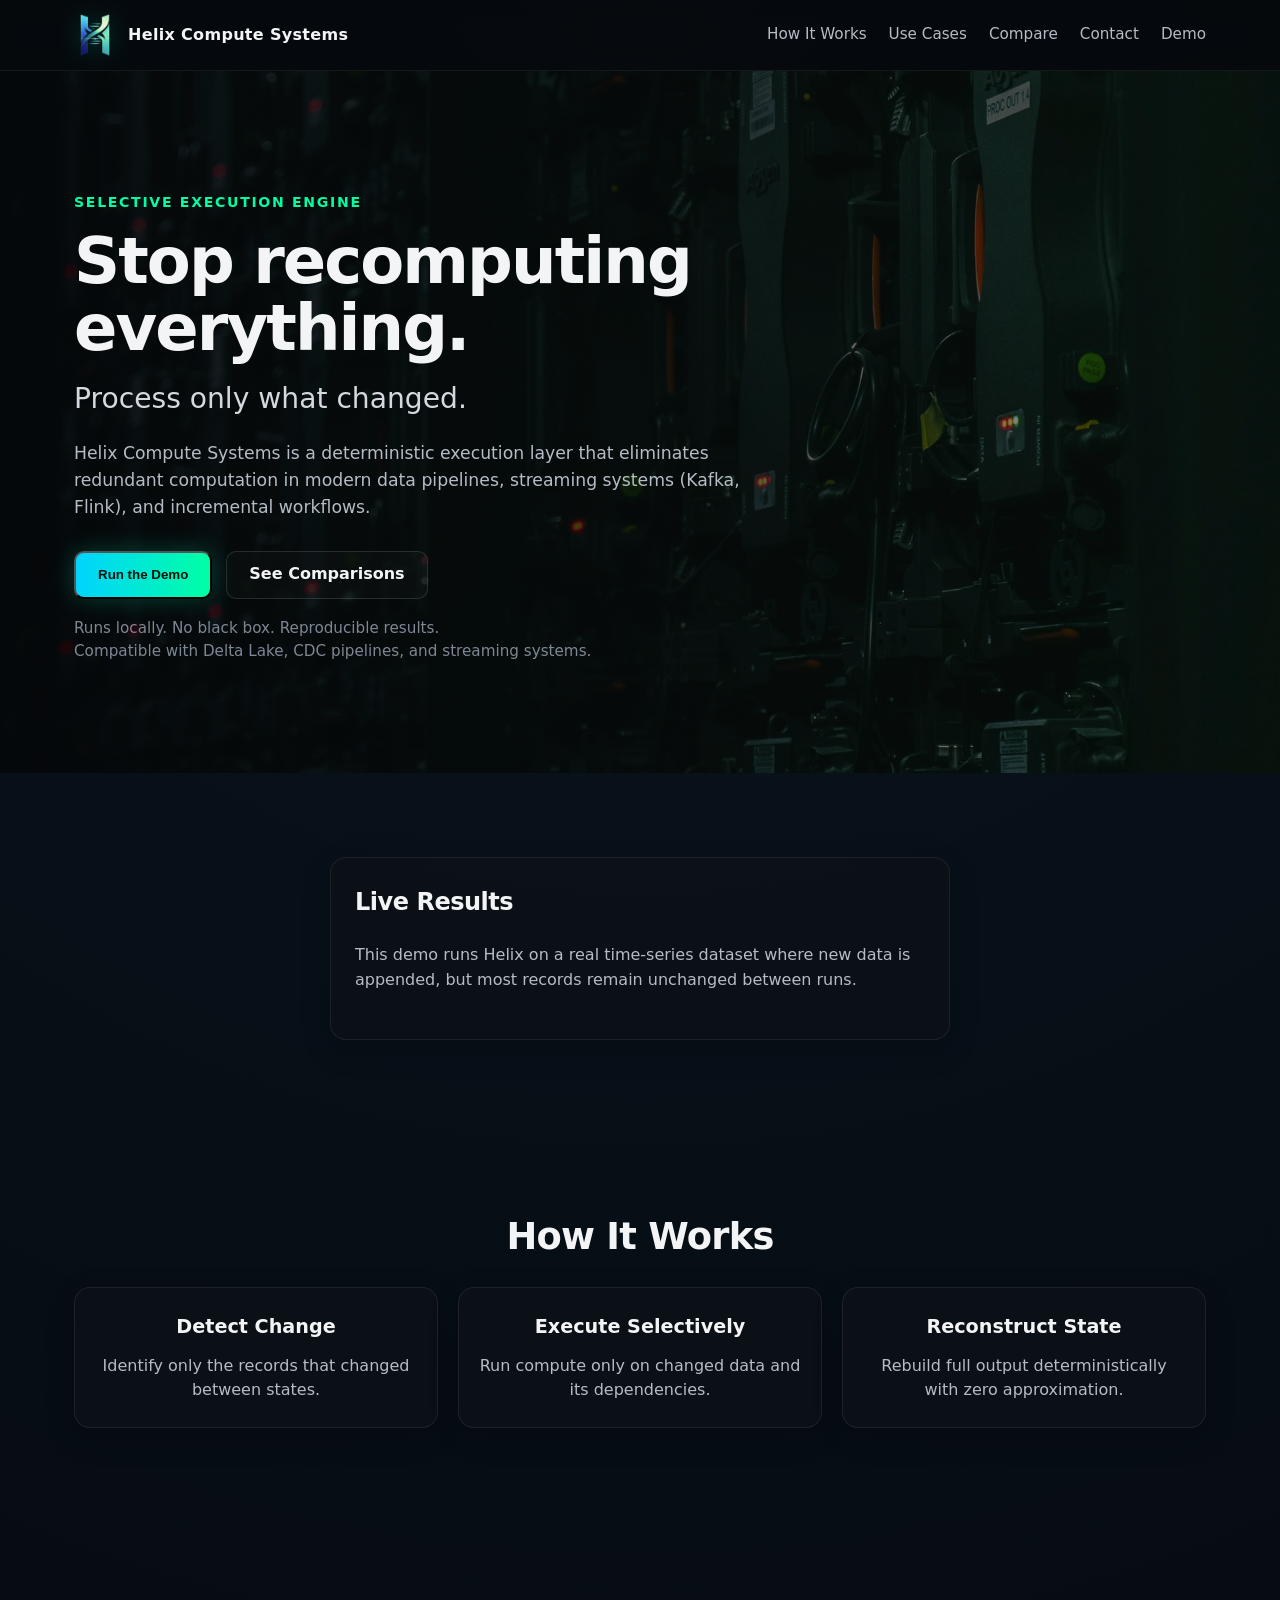
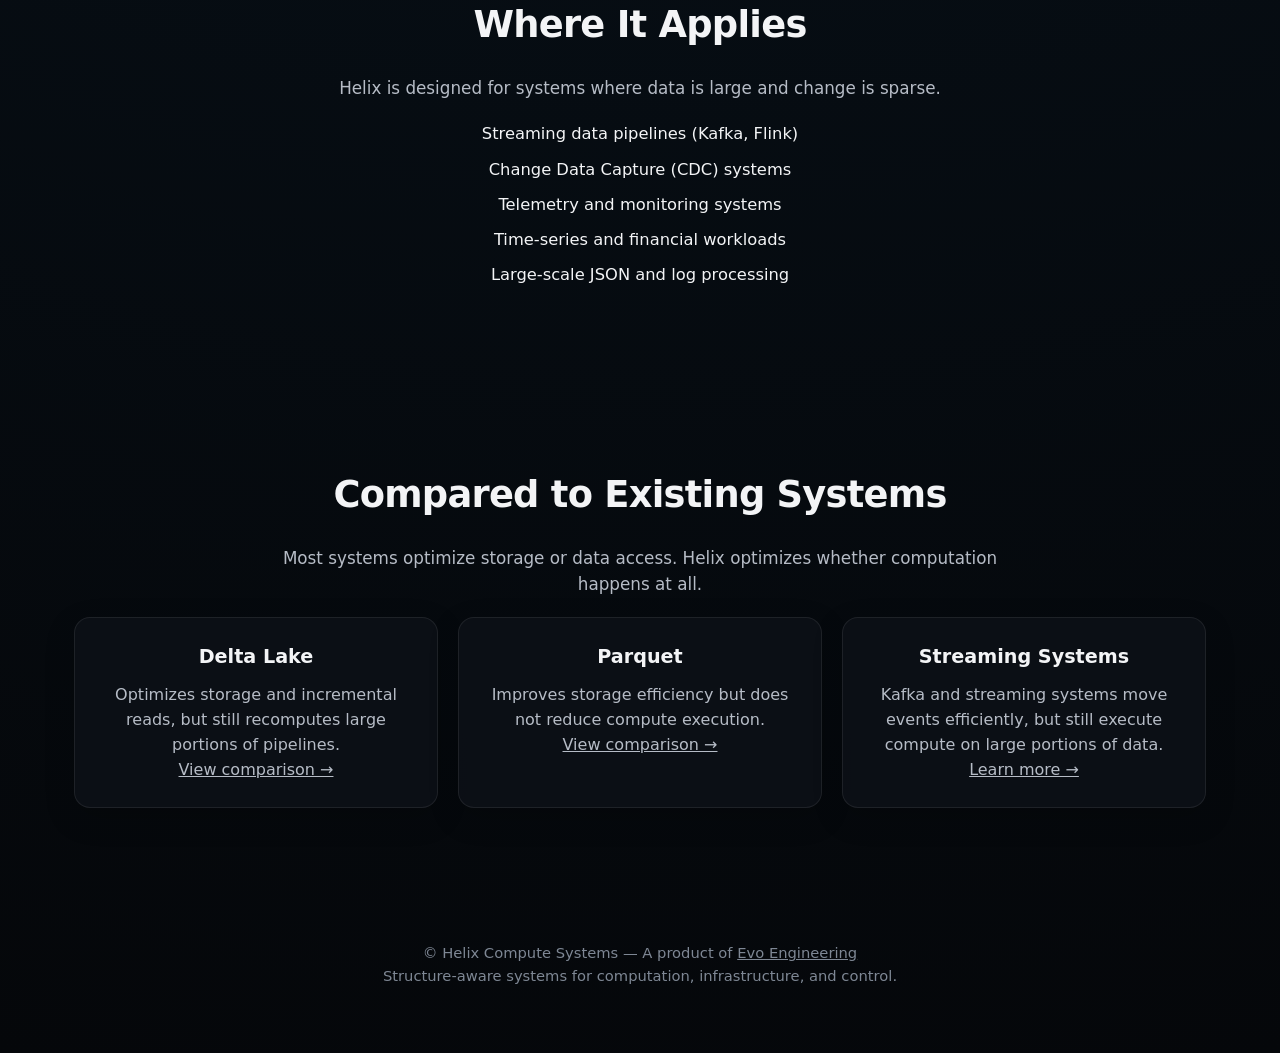
==== index.html @ b66c84f7 "Fix script path for app.js" ====
<!DOCTYPE html>
<html lang="en">
<head>
  <meta charset="UTF-8">
  <meta name="viewport" content="width=device-width, initial-scale=1.0">

  <title>Helix Compute Systems — Selective Execution Engine for Data Pipelines</title>

  <meta name="description" content="Helix Compute Systems eliminates redundant compute in data pipelines by executing only on change. Achieve ~95% compute reduction across streaming, CDC, and time-series systems.">

  <meta name="keywords" content="selective compute, incremental processing, change data capture, streaming pipelines, Kafka, Delta Lake, ETL optimization, compute reduction, data engineering">

  <meta name="author" content="Helix Compute Systems">

  <meta property="og:title" content="Helix Compute Systems — Selective Execution Engine">
  <meta property="og:description" content="Stop recomputing everything. Process only what changed.">
  <meta property="og:type" content="website">
  <meta property="og:url" content="https://helixcompute.io">
  <meta property="og:image" content="https://helixcompute.io/assets/logo/helix_compute_logo.png">

  <meta name="twitter:card" content="summary_large_image">
  <meta name="twitter:title" content="Helix Compute Systems — Selective Execution Engine">
  <meta name="twitter:description" content="Reduce compute cost by executing only on change.">
  <meta name="twitter:image" content="https://helixcompute.io/assets/logo/helix_compute_logo.png">

  <link rel="canonical" href="https://helixcompute.io">
  <link rel="stylesheet" href="./style.css">
</head>

<body>

<header class="site-header">
  <nav class="nav">
    <a href="/" class="brand">
      <img src="assets/logo/helix_logo_icon.webp" class="brand-logo" alt="Helix logo">
      <span class="brand-text">Helix Compute Systems</span>
    </a>

    <div class="nav-links">
      <a href="#how">How It Works</a>
      <a href="#use-cases">Use Cases</a>
      <a href="#compare">Compare</a>
      <a href="contact.html">Contact</a>
      <a href="https://github.com/cweedman1/helixcompute-demo" target="_blank">Demo</a>
    </div>
  </nav>
</header>

<main>

<section class="hero">
  <div class="hero-overlay"></div>

  <div class="hero-content">

    <p class="eyebrow">Selective Execution Engine</p>

    <h1>Stop recomputing everything.</h1>

    <p class="hero-subtitle">
      Process only what changed.
    </p>

    <p class="hero-description">
      Helix Compute Systems is a deterministic execution layer that eliminates redundant computation in modern data pipelines, streaming systems (Kafka, Flink), and incremental workflows.
    </p>

    <div class="hero-actions">
      <button class="btn btn-primary" onclick="runHelixDemo()">
        Run the Demo
      </button>

      <a href="#compare" class="btn btn-secondary">
        See Comparisons
      </a>
    </div>

    <p class="hero-trust">
      Runs locally. No black box. Reproducible results.
    </p>

    <p class="hero-trust">
      Compatible with Delta Lake, CDC pipelines, and streaming systems.
    </p>

  </div>
</section>

<section class="proof-section">
  <div class="section-inner">
    <div class="proof-box">

      <h2>Live Results</h2>

      <div id="demo-explainer" style="margin-bottom:16px; color:var(--muted);">
        This demo runs Helix on a real time-series dataset where new data is appended,
        but most records remain unchanged between runs.
      </div>

      <pre id="demo-output"></pre>

<div id="meaning-block" style="display:none; margin-top: 24px; font-size: 0.95rem; color: var(--muted); line-height: 1.6;">
  <strong>What this means:</strong><br><br>

  Most data pipelines recompute entire datasets on every run,
  even when only a small portion has changed.<br><br>

  In this example, over <strong>115,000 operations were unnecessary</strong>.<br><br>

  At scale, this translates directly into compute cost.
</div>

<!-- 🔥 ADD SLIDER RIGHT HERE -->
<div id="slider-block" style="display:none; margin-top: 20px;">
  <label for="data-scale" style="font-size: 0.9rem; color: var(--muted);">
    Pipeline Size: <span id="scale-label">1 TB/day</span>
  </label>
  <input 
    type="range" 
    id="data-scale" 
    min="1" 
    max="10" 
    value="1" 
    step="1"
    style="width:100%; margin-top:6px;"
    oninput="updateScale(this.value)"
  >
</div>

<div id="cost-output" style="margin-top:20px; font-family:monospace;"></div>

    </div> <!-- proof-box -->
  </div> <!-- section-inner -->
</section>

<section id="how" class="how">
  <div class="section-inner">
    <h2>How It Works</h2>

    <div class="grid">
      <div class="card">
        <h3>Detect Change</h3>
        <p>Identify only the records that changed between states.</p>
      </div>

      <div class="card">
        <h3>Execute Selectively</h3>
        <p>Run compute only on changed data and its dependencies.</p>
      </div>

      <div class="card">
        <h3>Reconstruct State</h3>
        <p>Rebuild full output deterministically with zero approximation.</p>
      </div>
    </div>
  </div>
</section>

<section id="use-cases" class="use">
  <div class="section-inner narrow">
    <h2>Where It Applies</h2>

    <p class="section-copy">
      Helix is designed for systems where data is large and change is sparse.
    </p>

    <ul class="use-list">
      <li>Streaming data pipelines (Kafka, Flink)</li>
      <li>Change Data Capture (CDC) systems</li>
      <li>Telemetry and monitoring systems</li>
      <li>Time-series and financial workloads</li>
      <li>Large-scale JSON and log processing</li>
    </ul>
  </div>
</section>

<section id="compare" class="compare">
  <div class="section-inner">
    <h2>Compared to Existing Systems</h2>

    <p class="section-copy">
      Most systems optimize storage or data access. Helix optimizes whether computation happens at all.
    </p>

    <div class="grid">

      <div class="card">
        <h3>Delta Lake</h3>
        <p>
          Optimizes storage and incremental reads, but still recomputes large portions of pipelines.
        </p>
        <p><a href="delta-vs-helix.html">View comparison →</a></p>
      </div>

      <div class="card">
        <h3>Parquet</h3>
        <p>
          Improves storage efficiency but does not reduce compute execution.
        </p>
        <p><a href="parquet-vs-helix.html">View comparison →</a></p>
      </div>

      <div class="card">
        <h3>Streaming Systems</h3>
        <p>
          Kafka and streaming systems move events efficiently, but still execute compute on large portions of data.
        </p>
        <p><a href="helix-vs-kafka.html">Learn more →</a></p>
      </div>

    </div>
  </div>
</section>

</main>

<footer class="site-footer">
  <p>
  © Helix Compute Systems — A product of 
  <a href="https://evo.engineering" target="_blank" style="color:inherit; text-decoration:underline;">
    Evo Engineering
  </a><br>
  Structure-aware systems for computation, infrastructure, and control.
</p>
</footer>

<script src="app.js"></script>

</body>
</html>
---- style.css ----
:root {
  --bg: #05070a;
  --bg-soft: #0b1118;
  --panel: rgba(13, 17, 23, 0.88);
  --panel-border: rgba(255, 255, 255, 0.08);
  --text: #f3f4f6;
  --muted: #b6bcc6;
  --subtle: #7e8794;
  --accent-a: #00d4ff;
  --accent-b: #00ffa3;
  --max-width: 1180px;
}

* {
  box-sizing: border-box;
}

html {
  scroll-behavior: smooth;
}

body {
  margin: 0;
  font-family: system-ui, -apple-system, BlinkMacSystemFont, "Segoe UI", sans-serif;
  color: var(--text);
  background:
    radial-gradient(circle at top, #0f1720 0%, #071018 35%, #05070a 100%);
  line-height: 1.55;
}

img {
  display: block;
  max-width: 100%;
}

a {
  color: inherit;
}

.site-header {
  position: sticky;
  top: 0;
  z-index: 20;
  backdrop-filter: blur(10px);
  background: rgba(5, 7, 10, 0.78);
  border-bottom: 1px solid rgba(255, 255, 255, 0.06);
}

.nav {
  max-width: var(--max-width);
  margin: 0 auto;
  padding: 14px 24px;
  display: flex;
  align-items: center;
  justify-content: space-between;
  gap: 24px;
}

.brand {
  display: inline-flex;
  align-items: center;
  gap: 12px;
  text-decoration: none;
}

.brand-logo {
  width: 42px;
  height: 42px;
  object-fit: contain;
  filter: drop-shadow(0 0 12px rgba(0, 255, 200, 0.22));
}

.brand-text {
  font-size: 1rem;
  font-weight: 700;
  letter-spacing: 0.02em;
  color: var(--text);
}

.nav-links {
  display: flex;
  align-items: center;
  gap: 22px;
}

.nav-links a {
  text-decoration: none;
  color: var(--muted);
  font-size: 0.95rem;
  transition: color 0.2s ease;
}

.nav-links a:hover {
  color: var(--text);
}

.hero {
  position: relative;
  min-height: 78vh;
  display: flex;
  align-items: center;
  background:
    url("assets/images/hero.webp") right center / cover no-repeat;
  overflow: hidden;
}

.hero-overlay {
  position: absolute;
  inset: 0;
  background:
    linear-gradient(
      90deg,
      rgba(5, 7, 10, 0.92) 0%,
      rgba(5, 7, 10, 0.78) 38%,
      rgba(5, 7, 10, 0.36) 100%
    );
}

.hero-content {
  position: relative;
  z-index: 1;
  max-width: var(--max-width);
  width: 100%;
  margin: 0 auto;
  padding: 96px 24px 84px;
}

.hero-content > * {
  max-width: 720px;
}

.eyebrow {
  margin: 0 0 14px;
  color: var(--accent-b);
  font-size: 0.88rem;
  font-weight: 700;
  letter-spacing: 0.12em;
  text-transform: uppercase;
}

.hero h1 {
  margin: 0 0 14px;
  font-size: clamp(2.5rem, 5vw, 4.5rem);
  line-height: 1.05;
  letter-spacing: -0.03em;
}

.hero-subtitle {
  margin: 0 0 20px;
  font-size: clamp(1.2rem, 2.2vw, 1.8rem);
  color: #d5d9df;
}

.hero-description {
  margin: 0 0 30px;
  color: var(--muted);
  font-size: 1.08rem;
  max-width: 680px;
}

.hero-actions {
  display: flex;
  flex-wrap: wrap;
  gap: 14px;
  margin-bottom: 18px;
}

.btn {
  display: inline-flex;
  align-items: center;
  justify-content: center;
  min-height: 48px;
  padding: 0 22px;
  border-radius: 10px;
  text-decoration: none;
  font-weight: 700;
  transition:
    transform 0.2s ease,
    box-shadow 0.2s ease,
    border-color 0.2s ease,
    color 0.2s ease,
    background 0.2s ease;
}

.btn:hover {
  transform: translateY(-1px);
}

.btn-primary {
  color: #03130d;
  background: linear-gradient(90deg, var(--accent-a), var(--accent-b));
  box-shadow: 0 0 24px rgba(0, 255, 200, 0.22);
}

.btn-primary:hover {
  box-shadow: 0 0 30px rgba(0, 255, 200, 0.3);
}

.btn-secondary {
  color: var(--text);
  background: rgba(255, 255, 255, 0.02);
  border: 1px solid rgba(255, 255, 255, 0.12);
}

.btn-secondary:hover {
  border-color: rgba(255, 255, 255, 0.24);
}

.hero-trust {
  margin: 0;
  color: var(--subtle);
  font-size: 0.95rem;
}

.section-inner {
  max-width: var(--max-width);
  margin: 0 auto;
  padding: 0 24px;
}

.section-inner.narrow {
  max-width: 900px;
}

.proof-section,
.how,
.use,
.compare {
  padding: 84px 0;
}

.proof-box,
.card {
  background: var(--panel);
  border: 1px solid var(--panel-border);
  border-radius: 16px;
  box-shadow: 0 10px 30px rgba(0, 0, 0, 0.18);
}

.proof-box {
  max-width: 620px;
  margin: 0 auto;
  padding: 26px 24px;
  text-align: left;
}

.proof-box h2,
.how h2,
.use h2,
.compare h2 {
  margin: 0 0 22px;
  text-align: center;
  font-size: clamp(1.8rem, 3vw, 2.3rem);
  letter-spacing: -0.02em;
}

.proof-box h2 {
  text-align: left;
  font-size: 1.5rem;
}

pre {
  margin: 0;
  white-space: pre-wrap;
  word-break: break-word;
  font-family: ui-monospace, SFMono-Regular, Menlo, Consolas, monospace;
  font-size: 0.98rem;
  color: #d9dde3;
}

.grid {
  display: grid;
  grid-template-columns: repeat(3, minmax(0, 1fr));
  gap: 20px;
}

.card {
  padding: 24px 20px;
  text-align: center;
}

.card h3 {
  margin: 0 0 12px;
  font-size: 1.2rem;
}

.card p {
  margin: 0;
  color: var(--muted);
}

.section-copy {
  margin: 0 auto 20px;
  color: var(--muted);
  text-align: center;
  max-width: 760px;
  font-size: 1.05rem;
}

.use-list {
  list-style: none;
  margin: 0;
  padding: 0;
  text-align: center;
}

.use-list li {
  margin: 10px 0;
  color: var(--text);
  font-size: 1.02rem;
}

.site-footer {
  padding: 36px 24px 50px;
  text-align: center;
  color: var(--subtle);
  font-size: 0.92rem;
}

@media (max-width: 900px) {
  .nav {
    flex-direction: column;
    align-items: flex-start;
  }

  .nav-links {
    flex-wrap: wrap;
    gap: 14px 18px;
  }

  .grid {
    grid-template-columns: 1fr;
  }

  .hero {
    min-height: 70vh;
    background-position: center right;
  }

  .hero-content {
    padding-top: 72px;
    padding-bottom: 64px;
  }
}

@media (max-width: 640px) {
  .hero {
    background-position: 72% center;
  }

  .hero-overlay {
    background:
      linear-gradient(
        180deg,
        rgba(5, 7, 10, 0.88) 0%,
        rgba(5, 7, 10, 0.76) 40%,
        rgba(5, 7, 10, 0.92) 100%
      );
  }

  .hero-actions {
    flex-direction: column;
    align-items: stretch;
    max-width: 320px;
  }

  .btn {
    width: 100%;
  }
}
.hero-contact {
  background:
    url("assets/images/hero-contact.webp") right center / cover no-repeat;
}
.hero-kafka {
  background:
    url("assets/images/hero-kafka.webp") right center / cover no-repeat;
}
.hero-parquet {
  background:
    url("assets/images/hero-parquet-vs-helix.webp") right center / cover no-repeat;
}
.hero-delta {
  background:
    url("assets/images/hero-delta-vs-helix.webp") right center / cover no-repeat;
}
/* ===== HERO FIX (DROP-IN PATCH) ===== */

.hero {
  min-height: 78vh;
  min-height: 78svh; /* mobile fix */
  background-size: cover;
  background-repeat: no-repeat;
  background-position: right center;
}

/* Ensure all hero variants behave consistently */
.hero-contact,
.hero-kafka,
.hero-parquet,
.hero-delta {
  background-size: cover;
  background-repeat: no-repeat;
  background-position: right center;
}

/* ===== MOBILE FIX (KEY CHANGE) ===== */

@media (max-width: 640px) {

  /* Fix image not visible on mobile */
  .hero,
  .hero-contact,
  .hero-kafka,
  .hero-parquet,
  .hero-delta {
    background-position: center center !important;
  }

  /* Fix mobile viewport height issues */
  .hero {
    min-height: 70vh;
    min-height: 70svh;
  }
}
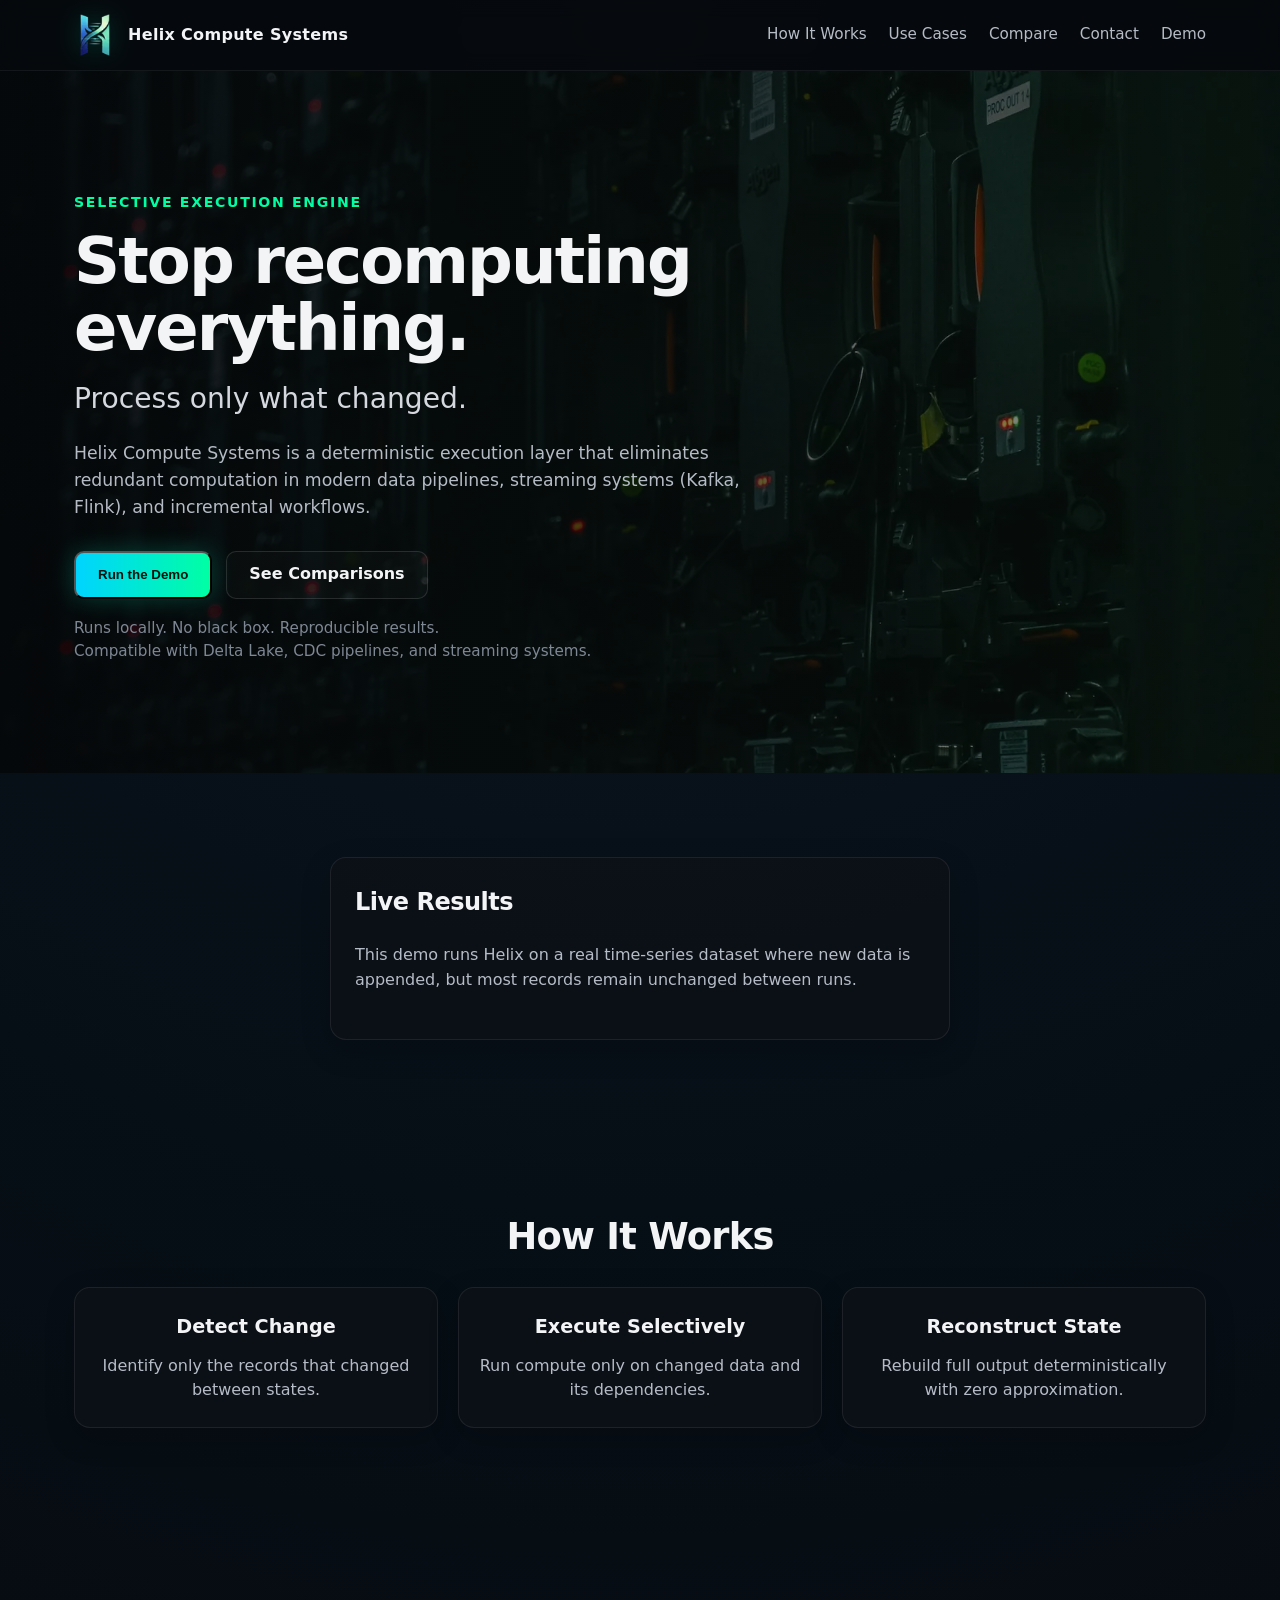
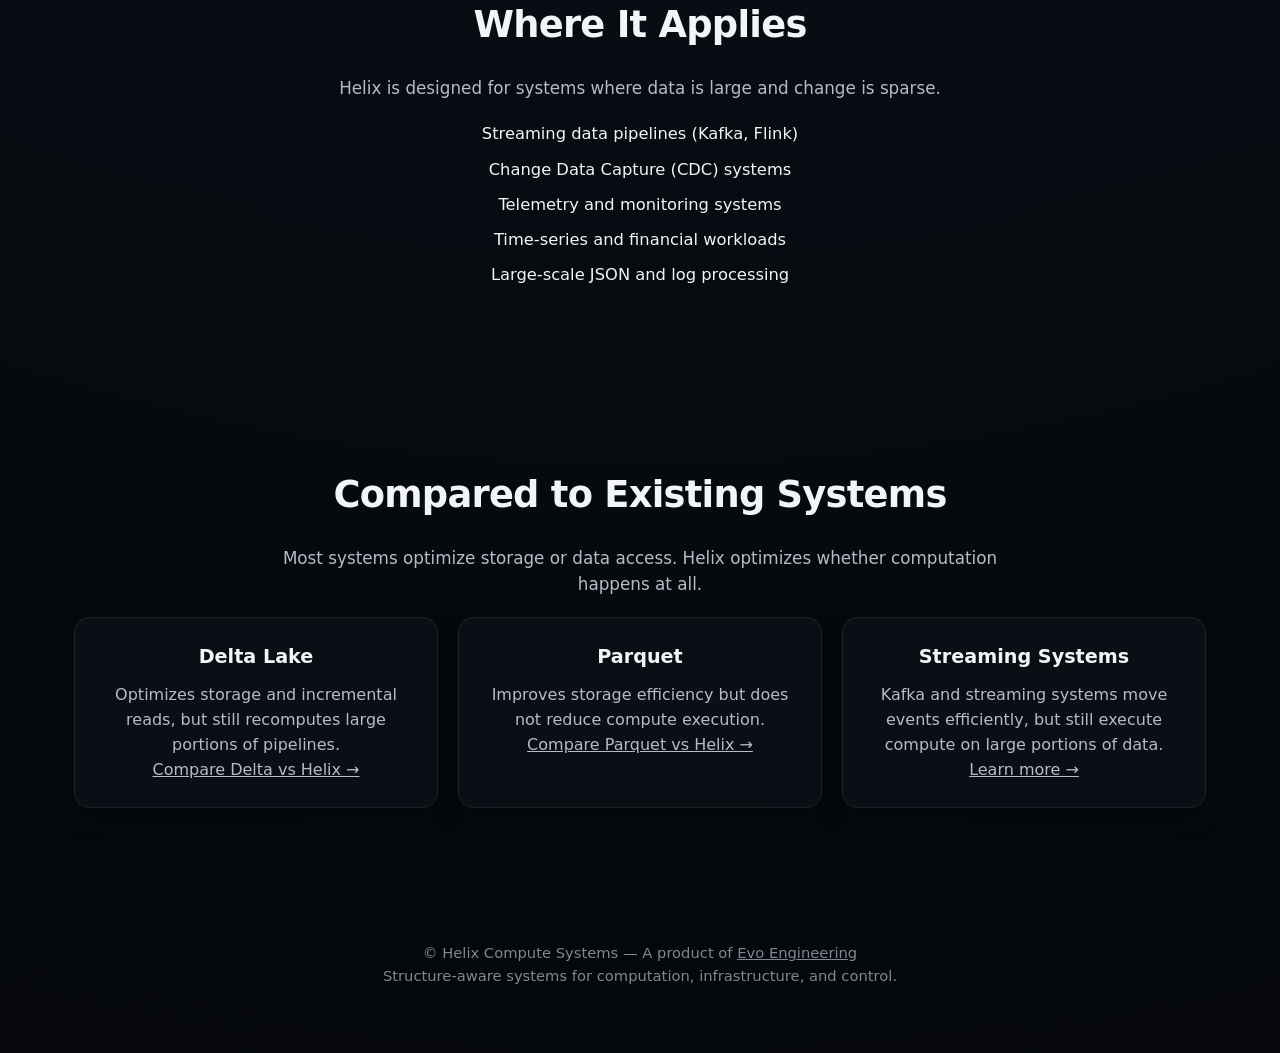
==== commit b3e7433a: "Optimize Helix Compute performance, semantics, and Lighthouse structure" ====
--- a/index.html
+++ b/index.html
@@ -15,16 +15,46 @@
   <meta property="og:title" content="Helix Compute Systems — Selective Execution Engine">
   <meta property="og:description" content="Stop recomputing everything. Process only what changed.">
   <meta property="og:type" content="website">
-  <meta property="og:url" content="https://helixcompute.io">
-  <meta property="og:image" content="https://helixcompute.io/assets/logo/helix_compute_logo.png">
+  <meta property="og:url" content="https://www.helixcompute.io/">
+  <meta property="og:image" content="https://www.helixcompute.io/assets/logo/helix_compute_logo.png">
 
   <meta name="twitter:card" content="summary_large_image">
   <meta name="twitter:title" content="Helix Compute Systems — Selective Execution Engine">
   <meta name="twitter:description" content="Reduce compute cost by executing only on change.">
-  <meta name="twitter:image" content="https://helixcompute.io/assets/logo/helix_compute_logo.png">
-
-  <link rel="canonical" href="https://helixcompute.io">
+  <meta name="twitter:image" content="https://www.helixcompute.io/assets/logo/helix_compute_logo.png">
+
+  <link rel="canonical" href="https://www.helixcompute.io/">
+  <link rel="icon" href="/favicon.ico" sizes="any">
+  <link
+    rel="preload"
+    as="image"
+    href="assets/images/hero.webp"
+    fetchpriority="high">
   <link rel="stylesheet" href="./style.css">
+  <script type="application/ld+json">
+  {
+    "@context": "https://schema.org",
+    "@graph": [
+      {
+        "@type": "Organization",
+        "@id": "https://www.helixcompute.io/#organization",
+        "name": "Helix Compute Systems",
+        "url": "https://www.helixcompute.io/",
+        "logo": "https://www.helixcompute.io/assets/logo/helix_compute_logo.png",
+        "email": "contact@helixcompute.io"
+      },
+      {
+        "@type": "WebSite",
+        "@id": "https://www.helixcompute.io/#website",
+        "url": "https://www.helixcompute.io/",
+        "name": "Helix Compute Systems",
+        "publisher": {
+          "@id": "https://www.helixcompute.io/#organization"
+        }
+      }
+    ]
+  }
+  </script>
 </head>
 
 <body>
@@ -32,7 +62,14 @@
 <header class="site-header">
   <nav class="nav">
     <a href="/" class="brand">
-      <img src="assets/logo/helix_logo_icon.webp" class="brand-logo" alt="Helix logo">
+      <img
+        src="assets/logo/helix_logo_icon-42.webp"
+        srcset="assets/logo/helix_logo_icon-42.webp 42w, assets/logo/helix_logo_icon-84.webp 84w, assets/logo/helix_logo_icon-126.webp 126w"
+        sizes="42px"
+        width="42"
+        height="58"
+        class="brand-logo"
+        alt="Helix logo">
       <span class="brand-text">Helix Compute Systems</span>
     </a>
 
@@ -66,8 +103,8 @@
     </p>
 
     <div class="hero-actions">
-      <button class="btn btn-primary" onclick="runHelixDemo()">
-        Run the Demo
+      <button class="btn btn-primary" id="run-demo-btn">
+      Run the Demo
       </button>
 
       <a href="#compare" class="btn btn-secondary">
@@ -123,7 +160,7 @@
     value="1" 
     step="1"
     style="width:100%; margin-top:6px;"
-    oninput="updateScale(this.value)"
+    
   >
 </div>
 
@@ -189,7 +226,7 @@
         <p>
           Optimizes storage and incremental reads, but still recomputes large portions of pipelines.
         </p>
-        <p><a href="delta-vs-helix.html">View comparison →</a></p>
+        <p><a href="delta-vs-helix.html">Compare Delta vs Helix →</a></p>
       </div>
 
       <div class="card">
@@ -197,7 +234,7 @@
         <p>
           Improves storage efficiency but does not reduce compute execution.
         </p>
-        <p><a href="parquet-vs-helix.html">View comparison →</a></p>
+        <p><a href="parquet-vs-helix.html">Compare Parquet vs Helix →</a></p>
       </div>
 
       <div class="card">
@@ -224,7 +261,7 @@
 </p>
 </footer>
 
-<script src="app.js"></script>
+<script src="/app.js"></script>
 
 </body>
-</html>+</html>
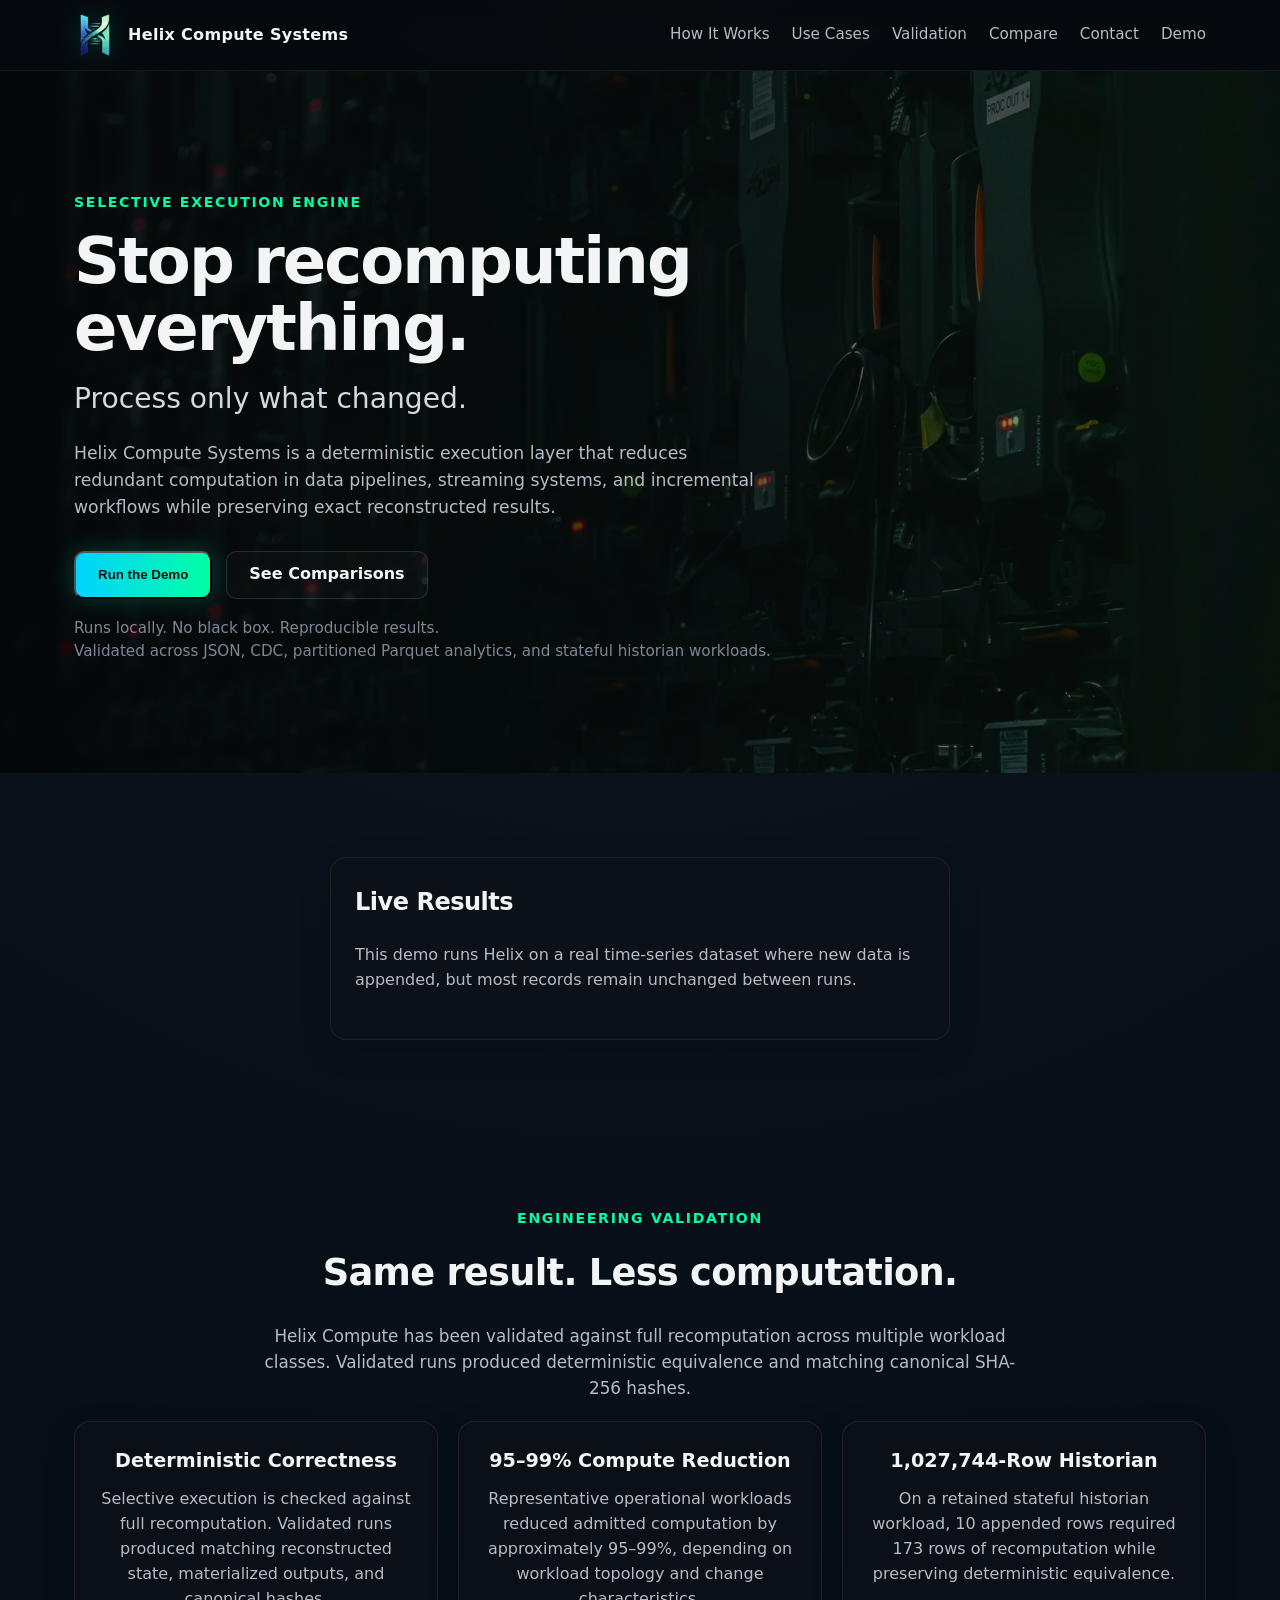
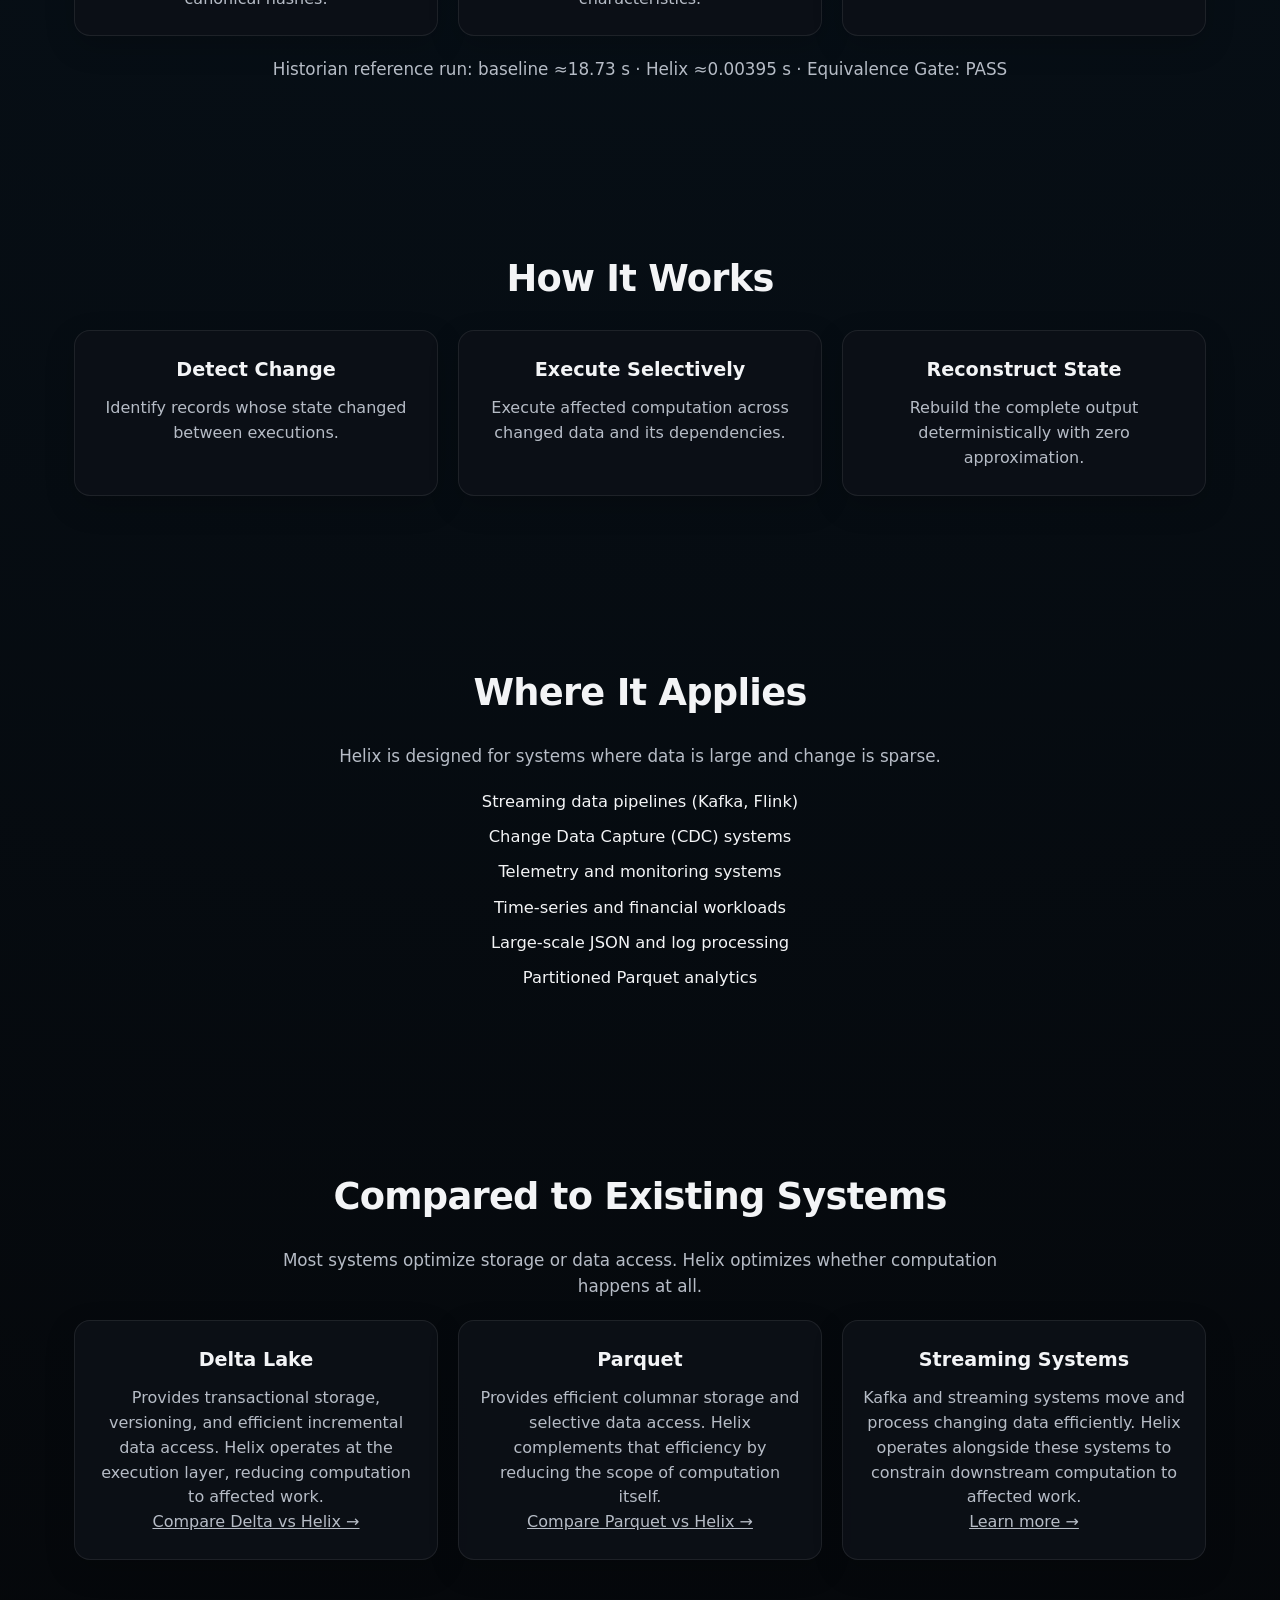
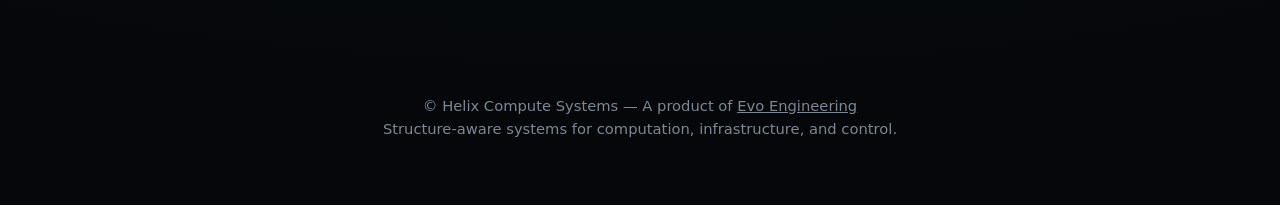
==== commit eec54d03: "Add Helix validation evidence and targeted SEO updates" ====
--- a/index.html
+++ b/index.html
@@ -4,23 +4,23 @@
   <meta charset="UTF-8">
   <meta name="viewport" content="width=device-width, initial-scale=1.0">
 
-  <title>Helix Compute Systems — Selective Execution Engine for Data Pipelines</title>
-
-  <meta name="description" content="Helix Compute Systems eliminates redundant compute in data pipelines by executing only on change. Achieve ~95% compute reduction across streaming, CDC, and time-series systems.">
+  <title>Helix Compute | Selective Execution for Data Pipelines</title>
+
+  <meta name="description" content="Helix Compute is a deterministic selective execution layer that reduces redundant computation across data pipelines and incremental workflows.">
 
   <meta name="keywords" content="selective compute, incremental processing, change data capture, streaming pipelines, Kafka, Delta Lake, ETL optimization, compute reduction, data engineering">
 
   <meta name="author" content="Helix Compute Systems">
 
-  <meta property="og:title" content="Helix Compute Systems — Selective Execution Engine">
-  <meta property="og:description" content="Stop recomputing everything. Process only what changed.">
+  <meta property="og:title" content="Helix Compute | Selective Execution for Data Pipelines">
+  <meta property="og:description" content="Deterministic selective execution that reduces redundant computation across data pipelines and incremental workflows.">
   <meta property="og:type" content="website">
   <meta property="og:url" content="https://www.helixcompute.io/">
   <meta property="og:image" content="https://www.helixcompute.io/assets/logo/helix_compute_logo.png">
 
   <meta name="twitter:card" content="summary_large_image">
-  <meta name="twitter:title" content="Helix Compute Systems — Selective Execution Engine">
-  <meta name="twitter:description" content="Reduce compute cost by executing only on change.">
+  <meta name="twitter:title" content="Helix Compute | Selective Execution for Data Pipelines">
+  <meta name="twitter:description" content="Deterministic selective execution that reduces redundant computation across data pipelines and incremental workflows.">
   <meta name="twitter:image" content="https://www.helixcompute.io/assets/logo/helix_compute_logo.png">
 
   <link rel="canonical" href="https://www.helixcompute.io/">
@@ -69,13 +69,14 @@
         width="42"
         height="58"
         class="brand-logo"
-        alt="Helix logo">
+        alt="Helix Compute Systems logo">
       <span class="brand-text">Helix Compute Systems</span>
     </a>
 
     <div class="nav-links">
       <a href="#how">How It Works</a>
       <a href="#use-cases">Use Cases</a>
+      <a href="#validation">Validation</a>
       <a href="#compare">Compare</a>
       <a href="contact.html">Contact</a>
       <a href="https://github.com/cweedman1/helixcompute-demo" target="_blank">Demo</a>
@@ -99,7 +100,7 @@
     </p>
 
     <p class="hero-description">
-      Helix Compute Systems is a deterministic execution layer that eliminates redundant computation in modern data pipelines, streaming systems (Kafka, Flink), and incremental workflows.
+      Helix Compute Systems is a deterministic execution layer that reduces redundant computation in data pipelines, streaming systems, and incremental workflows while preserving exact reconstructed results.
     </p>
 
     <div class="hero-actions">
@@ -117,7 +118,7 @@
     </p>
 
     <p class="hero-trust">
-      Compatible with Delta Lake, CDC pipelines, and streaming systems.
+      Validated across JSON, CDC, partitioned Parquet analytics, and stateful historian workloads.
     </p>
 
   </div>
@@ -170,6 +171,38 @@
   </div> <!-- section-inner -->
 </section>
 
+<section id="validation" class="how">
+  <div class="section-inner">
+    <p class="eyebrow" style="text-align:center;">Engineering Validation</p>
+    <h2>Same result. Less computation.</h2>
+
+    <p class="section-copy">
+      Helix Compute has been validated against full recomputation across multiple workload classes. Validated runs produced deterministic equivalence and matching canonical SHA-256 hashes.
+    </p>
+
+    <div class="grid">
+      <div class="card">
+        <h3>Deterministic Correctness</h3>
+        <p>Selective execution is checked against full recomputation. Validated runs produced matching reconstructed state, materialized outputs, and canonical hashes.</p>
+      </div>
+
+      <div class="card">
+        <h3>95&ndash;99% Compute Reduction</h3>
+        <p>Representative operational workloads reduced admitted computation by approximately 95&ndash;99%, depending on workload topology and change characteristics.</p>
+      </div>
+
+      <div class="card">
+        <h3>1,027,744-Row Historian</h3>
+        <p>On a retained stateful historian workload, 10 appended rows required 173 rows of recomputation while preserving deterministic equivalence.</p>
+      </div>
+    </div>
+
+    <p class="section-copy" style="margin-top:20px; margin-bottom:0;">
+      Historian reference run: baseline &asymp;18.73 s &middot; Helix &asymp;0.00395 s &middot; Equivalence Gate: PASS
+    </p>
+  </div>
+</section>
+
 <section id="how" class="how">
   <div class="section-inner">
     <h2>How It Works</h2>
@@ -177,17 +210,17 @@
     <div class="grid">
       <div class="card">
         <h3>Detect Change</h3>
-        <p>Identify only the records that changed between states.</p>
+        <p>Identify records whose state changed between executions.</p>
       </div>
 
       <div class="card">
         <h3>Execute Selectively</h3>
-        <p>Run compute only on changed data and its dependencies.</p>
+        <p>Execute affected computation across changed data and its dependencies.</p>
       </div>
 
       <div class="card">
         <h3>Reconstruct State</h3>
-        <p>Rebuild full output deterministically with zero approximation.</p>
+        <p>Rebuild the complete output deterministically with zero approximation.</p>
       </div>
     </div>
   </div>
@@ -207,6 +240,7 @@
       <li>Telemetry and monitoring systems</li>
       <li>Time-series and financial workloads</li>
       <li>Large-scale JSON and log processing</li>
+      <li>Partitioned Parquet analytics</li>
     </ul>
   </div>
 </section>
@@ -224,7 +258,7 @@
       <div class="card">
         <h3>Delta Lake</h3>
         <p>
-          Optimizes storage and incremental reads, but still recomputes large portions of pipelines.
+          Provides transactional storage, versioning, and efficient incremental data access. Helix operates at the execution layer, reducing computation to affected work.
         </p>
         <p><a href="delta-vs-helix.html">Compare Delta vs Helix →</a></p>
       </div>
@@ -232,7 +266,7 @@
       <div class="card">
         <h3>Parquet</h3>
         <p>
-          Improves storage efficiency but does not reduce compute execution.
+          Provides efficient columnar storage and selective data access. Helix complements that efficiency by reducing the scope of computation itself.
         </p>
         <p><a href="parquet-vs-helix.html">Compare Parquet vs Helix →</a></p>
       </div>
@@ -240,7 +274,7 @@
       <div class="card">
         <h3>Streaming Systems</h3>
         <p>
-          Kafka and streaming systems move events efficiently, but still execute compute on large portions of data.
+          Kafka and streaming systems move and process changing data efficiently. Helix operates alongside these systems to constrain downstream computation to affected work.
         </p>
         <p><a href="helix-vs-kafka.html">Learn more →</a></p>
       </div>
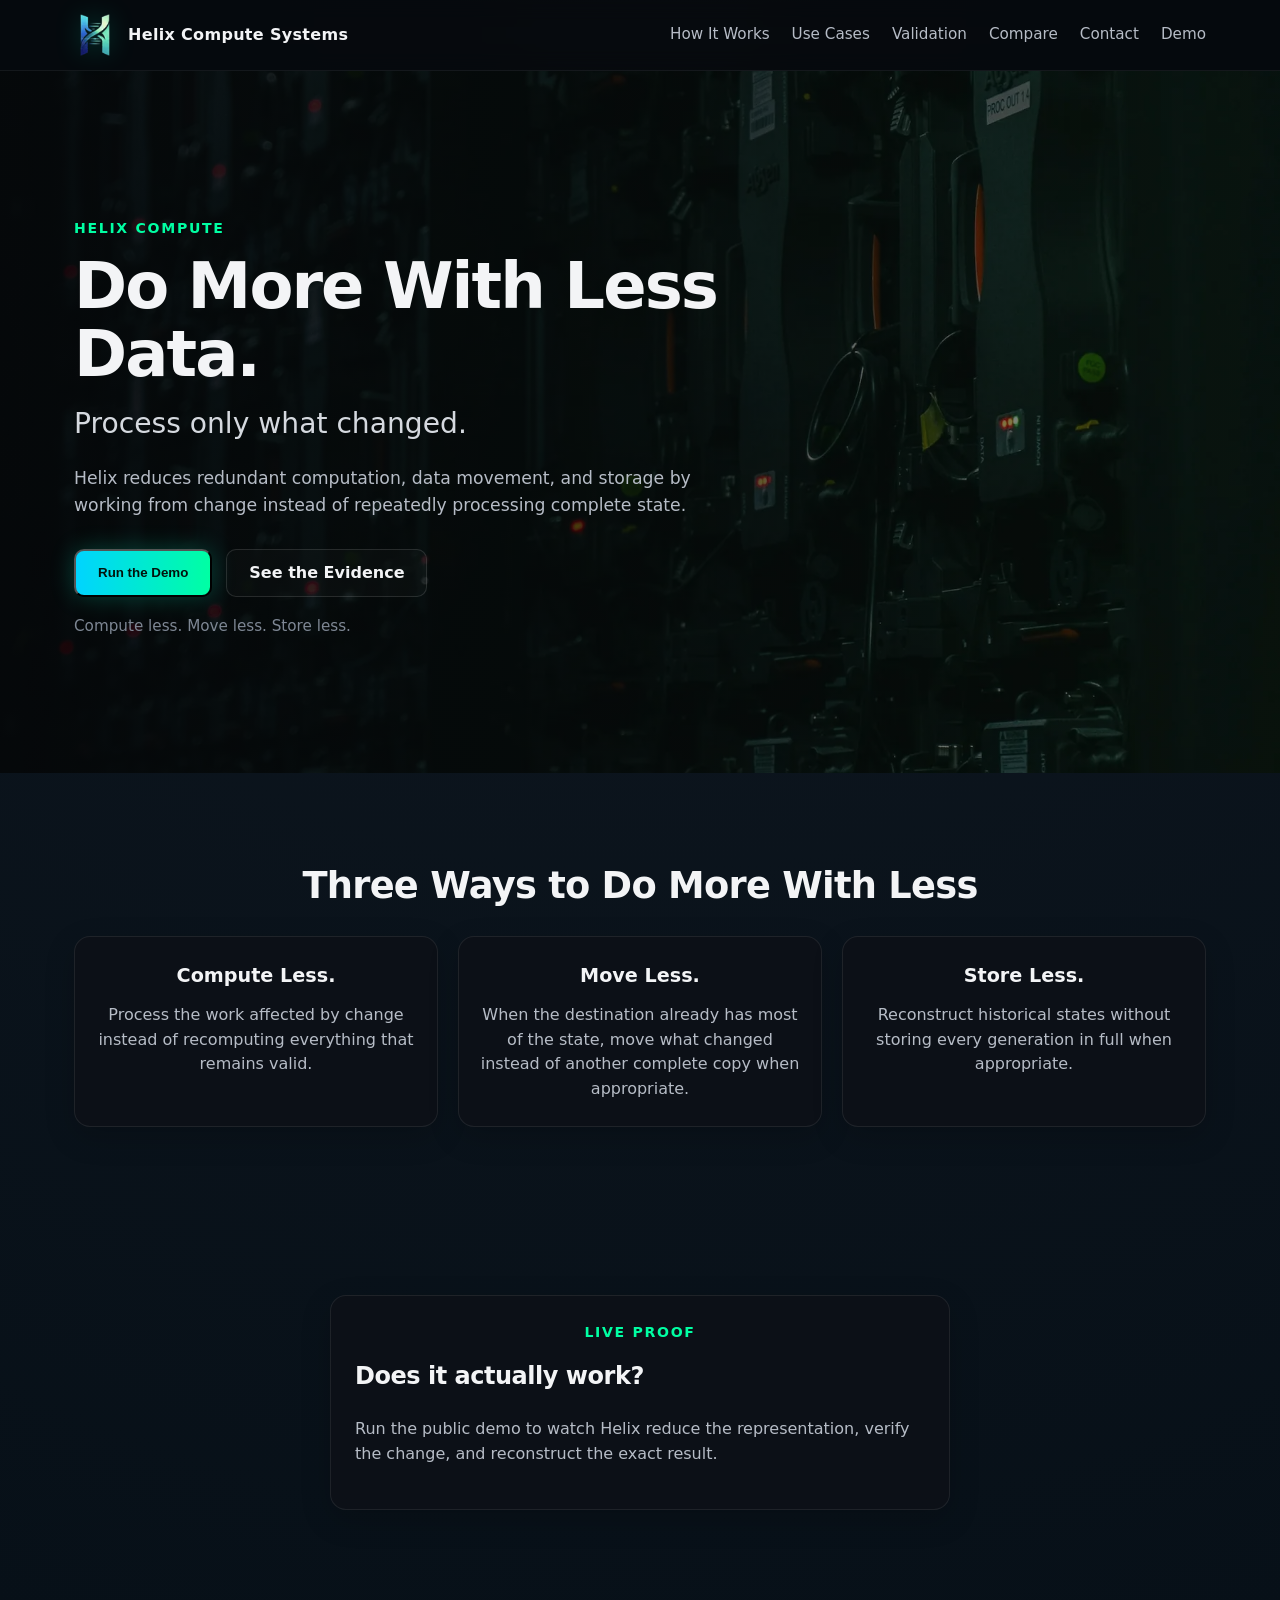
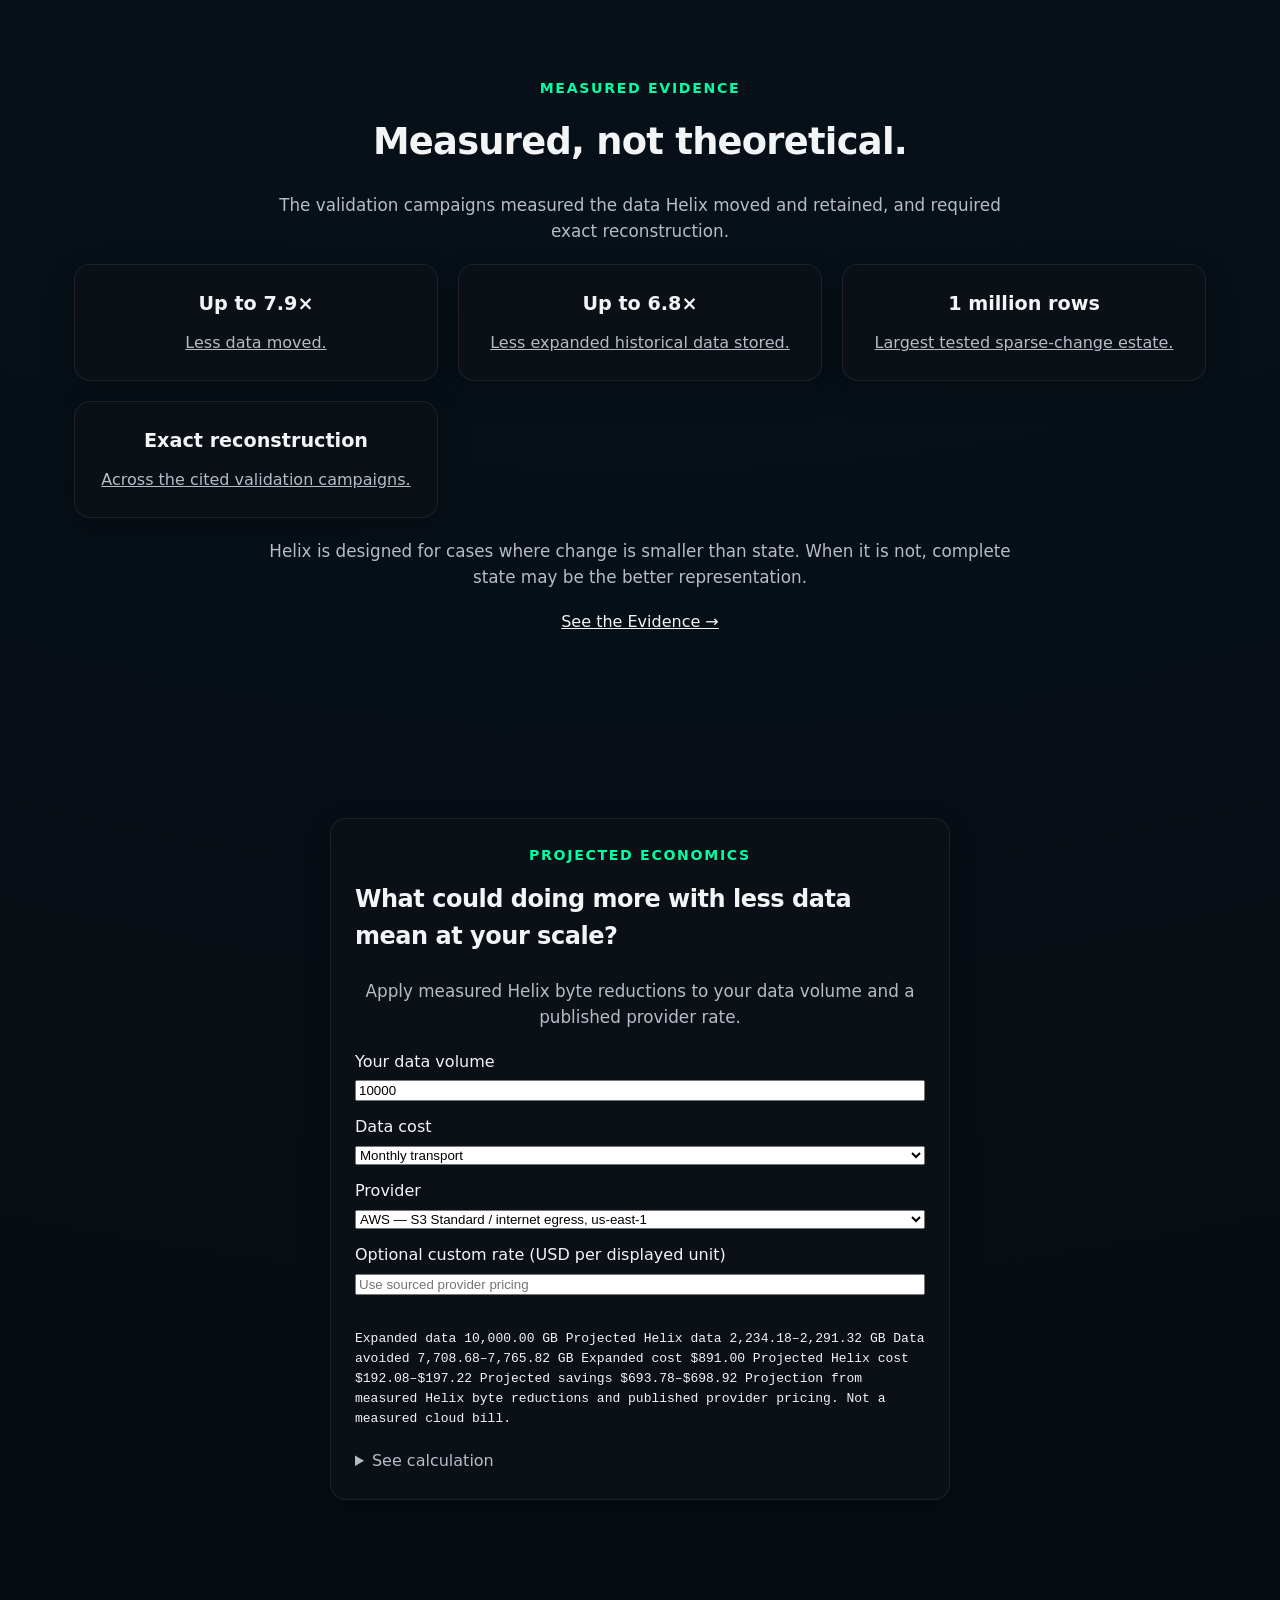
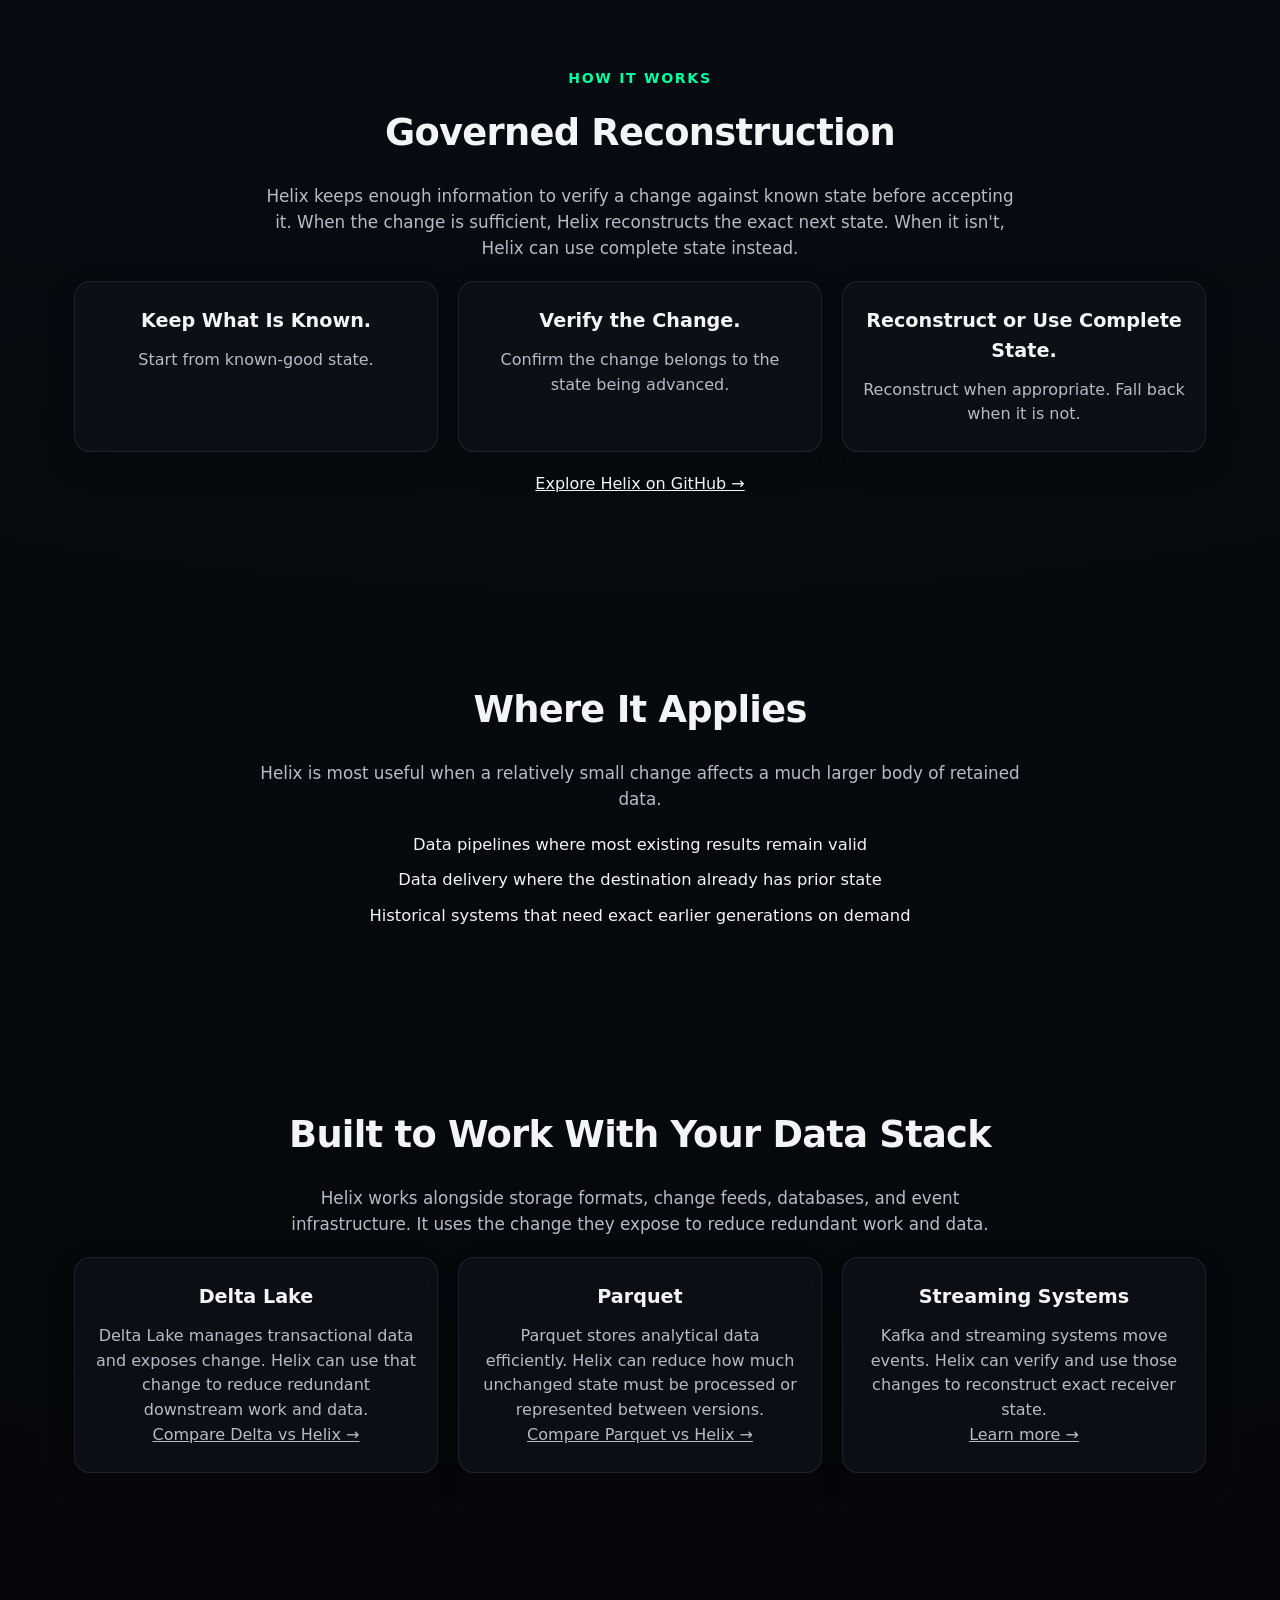
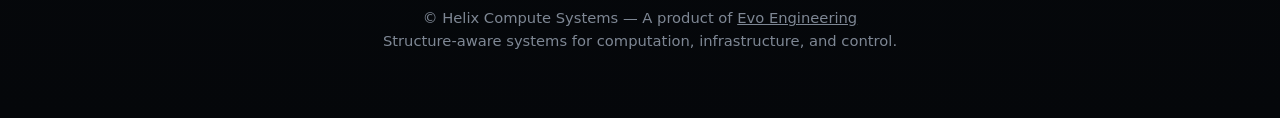
==== commit df2f3c8d: "Launch Do More With Less Data" ====
--- a/index.html
+++ b/index.html
@@ -4,24 +4,24 @@
   <meta charset="UTF-8">
   <meta name="viewport" content="width=device-width, initial-scale=1.0">
 
-  <title>Helix Compute | Selective Execution for Data Pipelines</title>
-
-  <meta name="description" content="Helix Compute is a deterministic selective execution layer that reduces redundant computation across data pipelines and incremental workflows.">
-
-  <meta name="keywords" content="selective compute, incremental processing, change data capture, streaming pipelines, Kafka, Delta Lake, ETL optimization, compute reduction, data engineering">
+  <title>Helix Compute | Do More With Less Data</title>
+
+  <meta name="description" content="Helix helps systems compute less, move less, and store less by working from change instead of repeatedly processing complete state.">
+
+  <meta name="keywords" content="Helix Compute, incremental computation, data movement, historical storage, governed reconstruction, exact state reconstruction">
 
   <meta name="author" content="Helix Compute Systems">
 
-  <meta property="og:title" content="Helix Compute | Selective Execution for Data Pipelines">
-  <meta property="og:description" content="Deterministic selective execution that reduces redundant computation across data pipelines and incremental workflows.">
+  <meta property="og:title" content="Do More With Less Data | Helix Compute">
+  <meta property="og:description" content="When only part of the data changes, Helix helps avoid treating all of the data as new.">
   <meta property="og:type" content="website">
   <meta property="og:url" content="https://www.helixcompute.io/">
-  <meta property="og:image" content="https://www.helixcompute.io/assets/logo/helix_compute_logo.png">
+  <meta property="og:image" content="https://www.helixcompute.io/assets/logo/helix_compute_social_card.png">
 
   <meta name="twitter:card" content="summary_large_image">
-  <meta name="twitter:title" content="Helix Compute | Selective Execution for Data Pipelines">
-  <meta name="twitter:description" content="Deterministic selective execution that reduces redundant computation across data pipelines and incremental workflows.">
-  <meta name="twitter:image" content="https://www.helixcompute.io/assets/logo/helix_compute_logo.png">
+  <meta name="twitter:title" content="Do More With Less Data | Helix Compute">
+  <meta name="twitter:description" content="When only part of the data changes, Helix helps avoid treating all of the data as new.">
+  <meta name="twitter:image" content="https://www.helixcompute.io/assets/logo/helix_compute_social_card.png">
 
   <link rel="canonical" href="https://www.helixcompute.io/">
   <link rel="icon" href="/favicon.ico" sizes="any">
@@ -76,10 +76,10 @@
     <div class="nav-links">
       <a href="#how">How It Works</a>
       <a href="#use-cases">Use Cases</a>
-      <a href="#validation">Validation</a>
+      <a href="https://github.com/HelixComputeSystems/helixcompute-public/blob/main/evidence/README.md" target="_blank" rel="noopener">Validation</a>
       <a href="#compare">Compare</a>
       <a href="contact.html">Contact</a>
-      <a href="https://github.com/cweedman1/helixcompute-demo" target="_blank">Demo</a>
+      <a href="#live-proof">Demo</a>
     </div>
   </nav>
 </header>
@@ -91,16 +91,16 @@
 
   <div class="hero-content">
 
-    <p class="eyebrow">Selective Execution Engine</p>
-
-    <h1>Stop recomputing everything.</h1>
+    <p class="eyebrow">Helix Compute</p>
+
+    <h1>Do More With Less Data.</h1>
 
     <p class="hero-subtitle">
       Process only what changed.
     </p>
 
     <p class="hero-description">
-      Helix Compute Systems is a deterministic execution layer that reduces redundant computation in data pipelines, streaming systems, and incremental workflows while preserving exact reconstructed results.
+      Helix reduces redundant computation, data movement, and storage by working from change instead of repeatedly processing complete state.
     </p>
 
     <div class="hero-actions">
@@ -108,64 +108,57 @@
       Run the Demo
       </button>
 
-      <a href="#compare" class="btn btn-secondary">
-        See Comparisons
+      <a href="https://github.com/HelixComputeSystems/helixcompute-public/blob/main/evidence/README.md" class="btn btn-secondary" target="_blank" rel="noopener">
+        See the Evidence
       </a>
     </div>
 
     <p class="hero-trust">
-      Runs locally. No black box. Reproducible results.
-    </p>
-
-    <p class="hero-trust">
-      Validated across JSON, CDC, partitioned Parquet analytics, and stateful historian workloads.
-    </p>
-
-  </div>
-</section>
-
-<section class="proof-section">
+      Compute less. Move less. Store less.
+    </p>
+
+  </div>
+</section>
+
+<section class="how">
+  <div class="section-inner">
+    <h2>Three Ways to Do More With Less</h2>
+    <div class="grid">
+      <div class="card">
+        <h3>Compute Less.</h3>
+        <p>Process the work affected by change instead of recomputing everything that remains valid.</p>
+      </div>
+
+      <div class="card">
+        <h3>Move Less.</h3>
+        <p>When the destination already has most of the state, move what changed instead of another complete copy when appropriate.</p>
+      </div>
+
+      <div class="card">
+        <h3>Store Less.</h3>
+        <p>Reconstruct historical states without storing every generation in full when appropriate.</p>
+      </div>
+    </div>
+  </div>
+</section>
+
+<section class="proof-section" id="live-proof">
   <div class="section-inner">
     <div class="proof-box">
 
-      <h2>Live Results</h2>
+      <p class="eyebrow" style="text-align:center;">Live Proof</p>
+      <h2>Does it actually work?</h2>
 
       <div id="demo-explainer" style="margin-bottom:16px; color:var(--muted);">
-        This demo runs Helix on a real time-series dataset where new data is appended,
-        but most records remain unchanged between runs.
+        Run the public demo to watch Helix reduce the representation, verify the
+        change, and reconstruct the exact result.
       </div>
 
       <pre id="demo-output"></pre>
 
-<div id="meaning-block" style="display:none; margin-top: 24px; font-size: 0.95rem; color: var(--muted); line-height: 1.6;">
-  <strong>What this means:</strong><br><br>
-
-  Most data pipelines recompute entire datasets on every run,
-  even when only a small portion has changed.<br><br>
-
-  In this example, over <strong>115,000 operations were unnecessary</strong>.<br><br>
-
-  At scale, this translates directly into compute cost.
-</div>
-
-<!-- 🔥 ADD SLIDER RIGHT HERE -->
-<div id="slider-block" style="display:none; margin-top: 20px;">
-  <label for="data-scale" style="font-size: 0.9rem; color: var(--muted);">
-    Pipeline Size: <span id="scale-label">1 TB/day</span>
-  </label>
-  <input 
-    type="range" 
-    id="data-scale" 
-    min="1" 
-    max="10" 
-    value="1" 
-    step="1"
-    style="width:100%; margin-top:6px;"
-    
-  >
-</div>
-
-<div id="cost-output" style="margin-top:20px; font-family:monospace;"></div>
+      <div id="meaning-block" style="display:none; margin-top:24px; color:var(--muted); line-height:1.6;">
+        <strong>Helix verified the change before accepting it.</strong>
+      </div>
 
     </div> <!-- proof-box -->
   </div> <!-- section-inner -->
@@ -173,56 +166,107 @@
 
 <section id="validation" class="how">
   <div class="section-inner">
-    <p class="eyebrow" style="text-align:center;">Engineering Validation</p>
-    <h2>Same result. Less computation.</h2>
+    <p class="eyebrow" style="text-align:center;">Measured Evidence</p>
+    <h2>Measured, not theoretical.</h2>
 
     <p class="section-copy">
-      Helix Compute has been validated against full recomputation across multiple workload classes. Validated runs produced deterministic equivalence and matching canonical SHA-256 hashes.
+      The validation campaigns measured the data Helix moved and retained, and required exact reconstruction.
     </p>
 
     <div class="grid">
       <div class="card">
-        <h3>Deterministic Correctness</h3>
-        <p>Selective execution is checked against full recomputation. Validated runs produced matching reconstructed state, materialized outputs, and canonical hashes.</p>
-      </div>
-
-      <div class="card">
-        <h3>95&ndash;99% Compute Reduction</h3>
-        <p>Representative operational workloads reduced admitted computation by approximately 95&ndash;99%, depending on workload topology and change characteristics.</p>
-      </div>
-
-      <div class="card">
-        <h3>1,027,744-Row Historian</h3>
-        <p>On a retained stateful historian workload, 10 appended rows required 173 rows of recomputation while preserving deterministic equivalence.</p>
+        <h3>Up to 7.9&times;</h3>
+        <p><a href="https://github.com/HelixComputeSystems/helixcompute-public/blob/main/evidence/transport.md" target="_blank" rel="noopener">Less data moved.</a></p>
+      </div>
+
+      <div class="card">
+        <h3>Up to 6.8&times;</h3>
+        <p><a href="https://github.com/HelixComputeSystems/helixcompute-public/blob/main/evidence/historical-storage.md" target="_blank" rel="noopener">Less expanded historical data stored.</a></p>
+      </div>
+
+      <div class="card">
+        <h3>1 million rows</h3>
+        <p><a href="https://github.com/HelixComputeSystems/helixcompute-public/blob/main/evidence/scaling.md" target="_blank" rel="noopener">Largest tested sparse-change estate.</a></p>
+      </div>
+
+      <div class="card">
+        <h3>Exact reconstruction</h3>
+        <p><a href="https://github.com/HelixComputeSystems/helixcompute-public/blob/main/evidence/README.md" target="_blank" rel="noopener">Across the cited validation campaigns.</a></p>
       </div>
     </div>
 
     <p class="section-copy" style="margin-top:20px; margin-bottom:0;">
-      Historian reference run: baseline &asymp;18.73 s &middot; Helix &asymp;0.00395 s &middot; Equivalence Gate: PASS
-    </p>
+      Helix is designed for cases where change is smaller than state. When it is not, complete state may be the better representation.
+    </p>
+    <p style="text-align:center; margin-top:20px;">
+      <a href="https://github.com/HelixComputeSystems/helixcompute-public/blob/main/evidence/README.md" target="_blank" rel="noopener">See the Evidence &rarr;</a>
+    </p>
+  </div>
+</section>
+
+<section class="proof-section">
+  <div class="section-inner">
+    <div class="proof-box" id="calculator-block">
+      <p class="eyebrow" style="text-align:center;">Projected Economics</p>
+      <h2>What could doing more with less data mean at your scale?</h2>
+      <p class="section-copy">Apply measured Helix byte reductions to your data volume and a published provider rate.</p>
+
+      <label for="expanded-usage">Your data volume</label>
+      <input id="expanded-usage" type="number" min="0" step="1" value="10000" style="width:100%; margin:6px 0 14px;">
+      <label for="calculator-kind">Data cost</label>
+      <select id="calculator-kind" style="width:100%; margin:6px 0 14px;">
+        <option value="transport">Monthly transport</option>
+        <option value="storage">Historical storage per month</option>
+      </select>
+      <label for="provider-profile">Provider</label>
+      <select id="provider-profile" style="width:100%; margin:6px 0 14px;"></select>
+      <label for="custom-rate">Optional custom rate (USD per displayed unit)</label>
+      <input id="custom-rate" type="number" min="0" step="0.000001" placeholder="Use sourced provider pricing" style="width:100%; margin:6px 0 14px;">
+
+      <div id="cost-output" aria-live="polite" style="margin-top:20px; font-family:monospace;"></div>
+
+      <details id="calculator-details" style="margin-top:18px; color:var(--muted); line-height:1.6;">
+        <summary>See calculation</summary>
+        <div style="margin-top:14px;">
+          <label for="evidence-profile">Measured evidence profile</label>
+          <select id="evidence-profile" style="width:100%; margin:6px 0 14px;"></select>
+          <label for="other-usage">Other account usage in the same billing dimension</label>
+          <input id="other-usage" type="number" min="0" step="1" value="0" style="width:100%; margin:6px 0 14px;">
+          <div id="cost-details-output" style="margin-top:12px; white-space:pre-wrap; font-family:monospace;"></div>
+        </div>
+      </details>
+    </div>
   </div>
 </section>
 
 <section id="how" class="how">
   <div class="section-inner">
-    <h2>How It Works</h2>
+    <p class="eyebrow" style="text-align:center;">How It Works</p>
+    <h2>Governed Reconstruction</h2>
+
+    <p class="section-copy">
+      Helix keeps enough information to verify a change against known state before accepting it. When the change is sufficient, Helix reconstructs the exact next state. When it isn't, Helix can use complete state instead.
+    </p>
 
     <div class="grid">
       <div class="card">
-        <h3>Detect Change</h3>
-        <p>Identify records whose state changed between executions.</p>
-      </div>
-
-      <div class="card">
-        <h3>Execute Selectively</h3>
-        <p>Execute affected computation across changed data and its dependencies.</p>
-      </div>
-
-      <div class="card">
-        <h3>Reconstruct State</h3>
-        <p>Rebuild the complete output deterministically with zero approximation.</p>
-      </div>
-    </div>
+        <h3>Keep What Is Known.</h3>
+        <p>Start from known-good state.</p>
+      </div>
+
+      <div class="card">
+        <h3>Verify the Change.</h3>
+        <p>Confirm the change belongs to the state being advanced.</p>
+      </div>
+
+      <div class="card">
+        <h3>Reconstruct or Use Complete State.</h3>
+        <p>Reconstruct when appropriate. Fall back when it is not.</p>
+      </div>
+    </div>
+    <p style="text-align:center; margin-top:20px;">
+      <a href="https://github.com/HelixComputeSystems/helixcompute-public" target="_blank" rel="noopener">Explore Helix on GitHub &rarr;</a>
+    </p>
   </div>
 </section>
 
@@ -231,26 +275,23 @@
     <h2>Where It Applies</h2>
 
     <p class="section-copy">
-      Helix is designed for systems where data is large and change is sparse.
+      Helix is most useful when a relatively small change affects a much larger body of retained data.
     </p>
 
     <ul class="use-list">
-      <li>Streaming data pipelines (Kafka, Flink)</li>
-      <li>Change Data Capture (CDC) systems</li>
-      <li>Telemetry and monitoring systems</li>
-      <li>Time-series and financial workloads</li>
-      <li>Large-scale JSON and log processing</li>
-      <li>Partitioned Parquet analytics</li>
+      <li>Data pipelines where most existing results remain valid</li>
+      <li>Data delivery where the destination already has prior state</li>
+      <li>Historical systems that need exact earlier generations on demand</li>
     </ul>
   </div>
 </section>
 
 <section id="compare" class="compare">
   <div class="section-inner">
-    <h2>Compared to Existing Systems</h2>
+    <h2>Built to Work With Your Data Stack</h2>
 
     <p class="section-copy">
-      Most systems optimize storage or data access. Helix optimizes whether computation happens at all.
+      Helix works alongside storage formats, change feeds, databases, and event infrastructure. It uses the change they expose to reduce redundant work and data.
     </p>
 
     <div class="grid">
@@ -258,7 +299,7 @@
       <div class="card">
         <h3>Delta Lake</h3>
         <p>
-          Provides transactional storage, versioning, and efficient incremental data access. Helix operates at the execution layer, reducing computation to affected work.
+          Delta Lake manages transactional data and exposes change. Helix can use that change to reduce redundant downstream work and data.
         </p>
         <p><a href="delta-vs-helix.html">Compare Delta vs Helix →</a></p>
       </div>
@@ -266,7 +307,7 @@
       <div class="card">
         <h3>Parquet</h3>
         <p>
-          Provides efficient columnar storage and selective data access. Helix complements that efficiency by reducing the scope of computation itself.
+          Parquet stores analytical data efficiently. Helix can reduce how much unchanged state must be processed or represented between versions.
         </p>
         <p><a href="parquet-vs-helix.html">Compare Parquet vs Helix →</a></p>
       </div>
@@ -274,7 +315,7 @@
       <div class="card">
         <h3>Streaming Systems</h3>
         <p>
-          Kafka and streaming systems move and process changing data efficiently. Helix operates alongside these systems to constrain downstream computation to affected work.
+          Kafka and streaming systems move events. Helix can verify and use those changes to reconstruct exact receiver state.
         </p>
         <p><a href="helix-vs-kafka.html">Learn more →</a></p>
       </div>
@@ -288,14 +329,14 @@
 <footer class="site-footer">
   <p>
   © Helix Compute Systems — A product of 
-  <a href="https://evo.engineering" target="_blank" style="color:inherit; text-decoration:underline;">
+  <a href="https://evo.engineering" target="_blank" rel="noopener" style="color:inherit; text-decoration:underline;">
     Evo Engineering
   </a><br>
   Structure-aware systems for computation, infrastructure, and control.
 </p>
 </footer>
 
-<script src="/app.js"></script>
+<script src="/app-2026-09-24.js"></script>
 
 </body>
 </html>
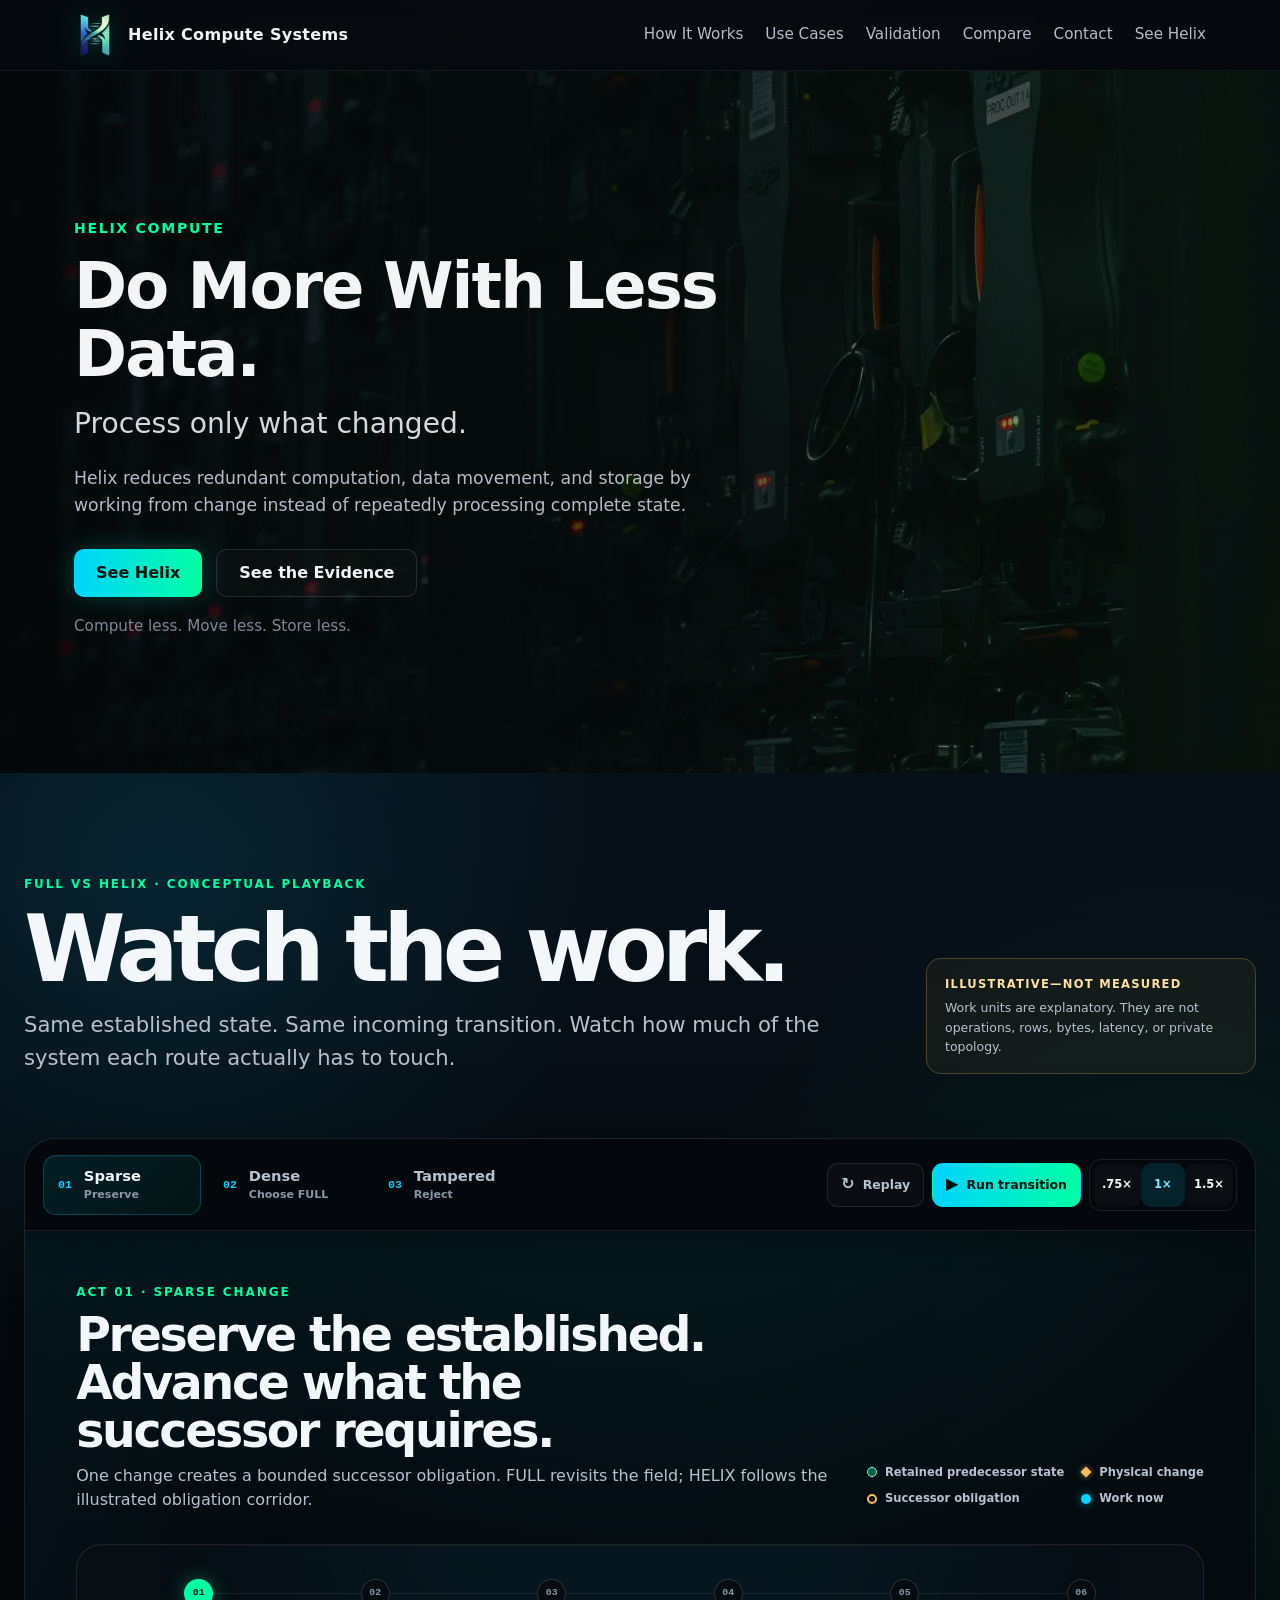
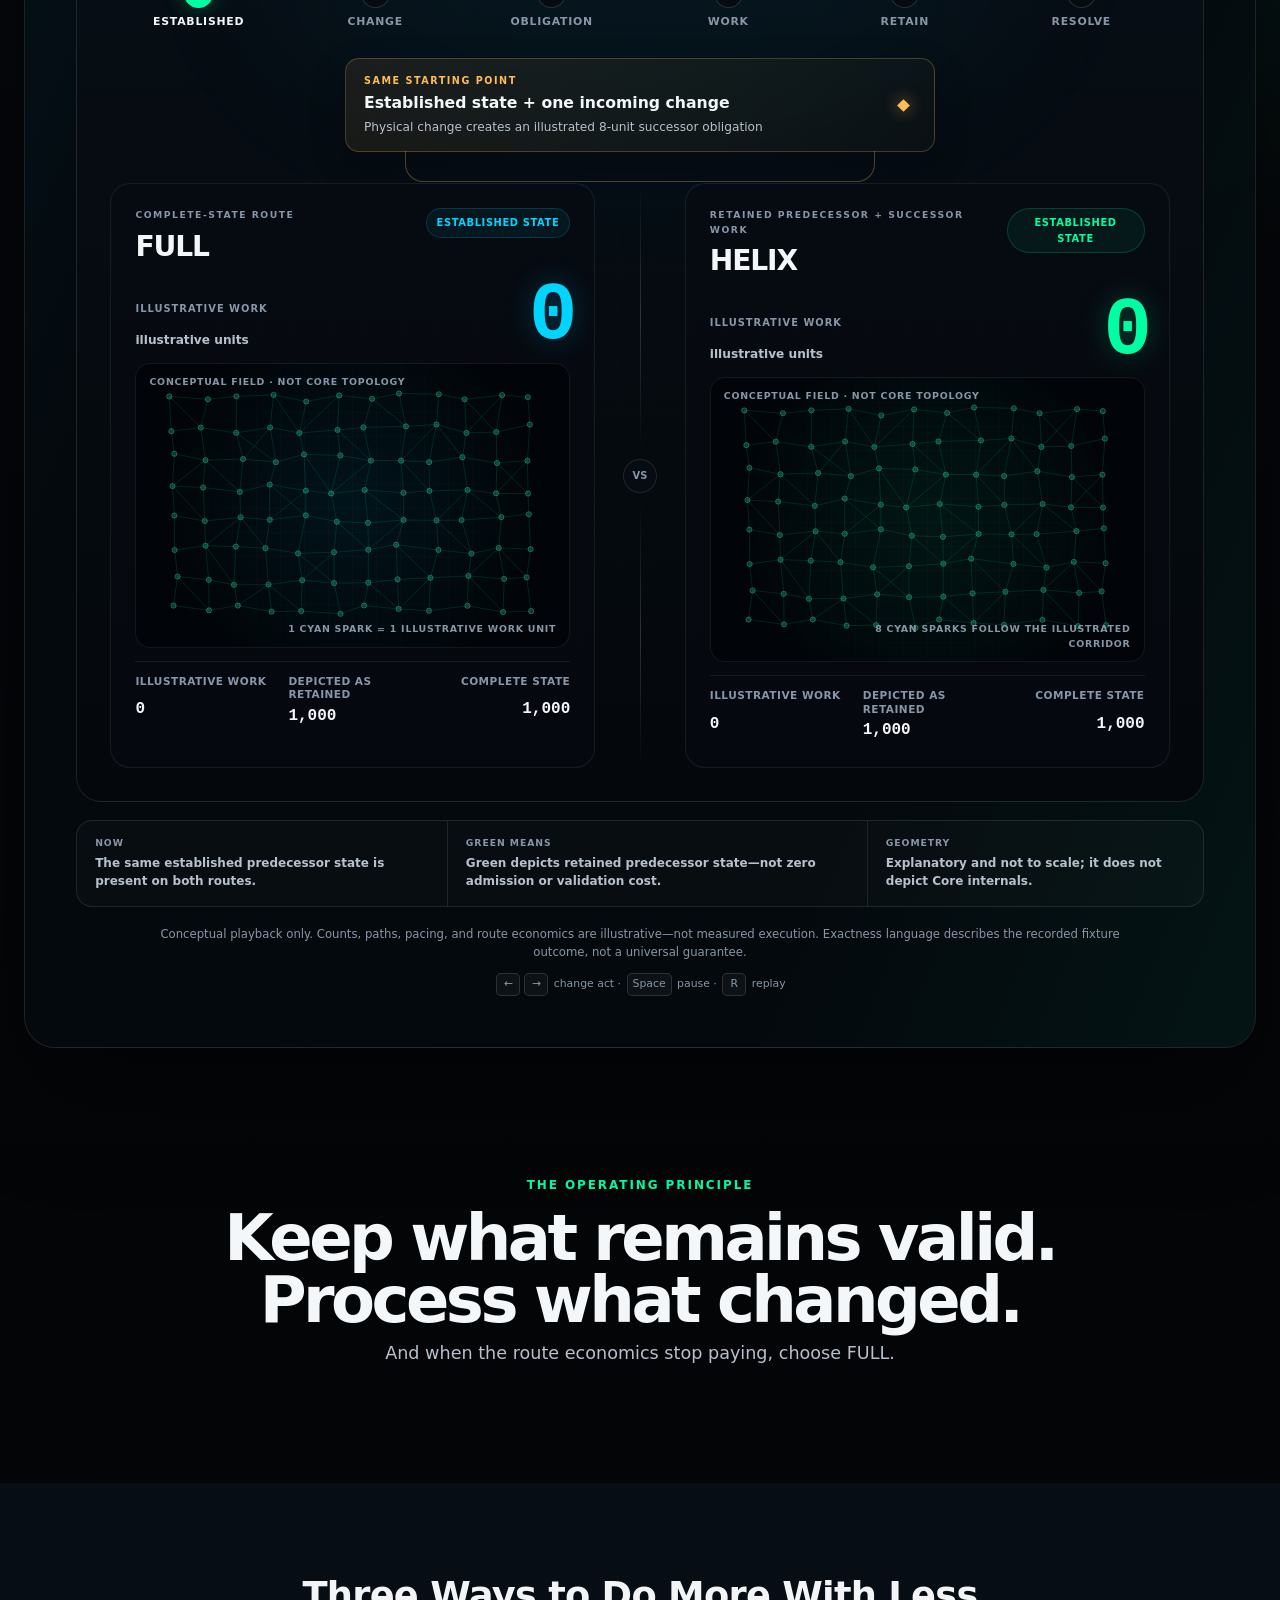
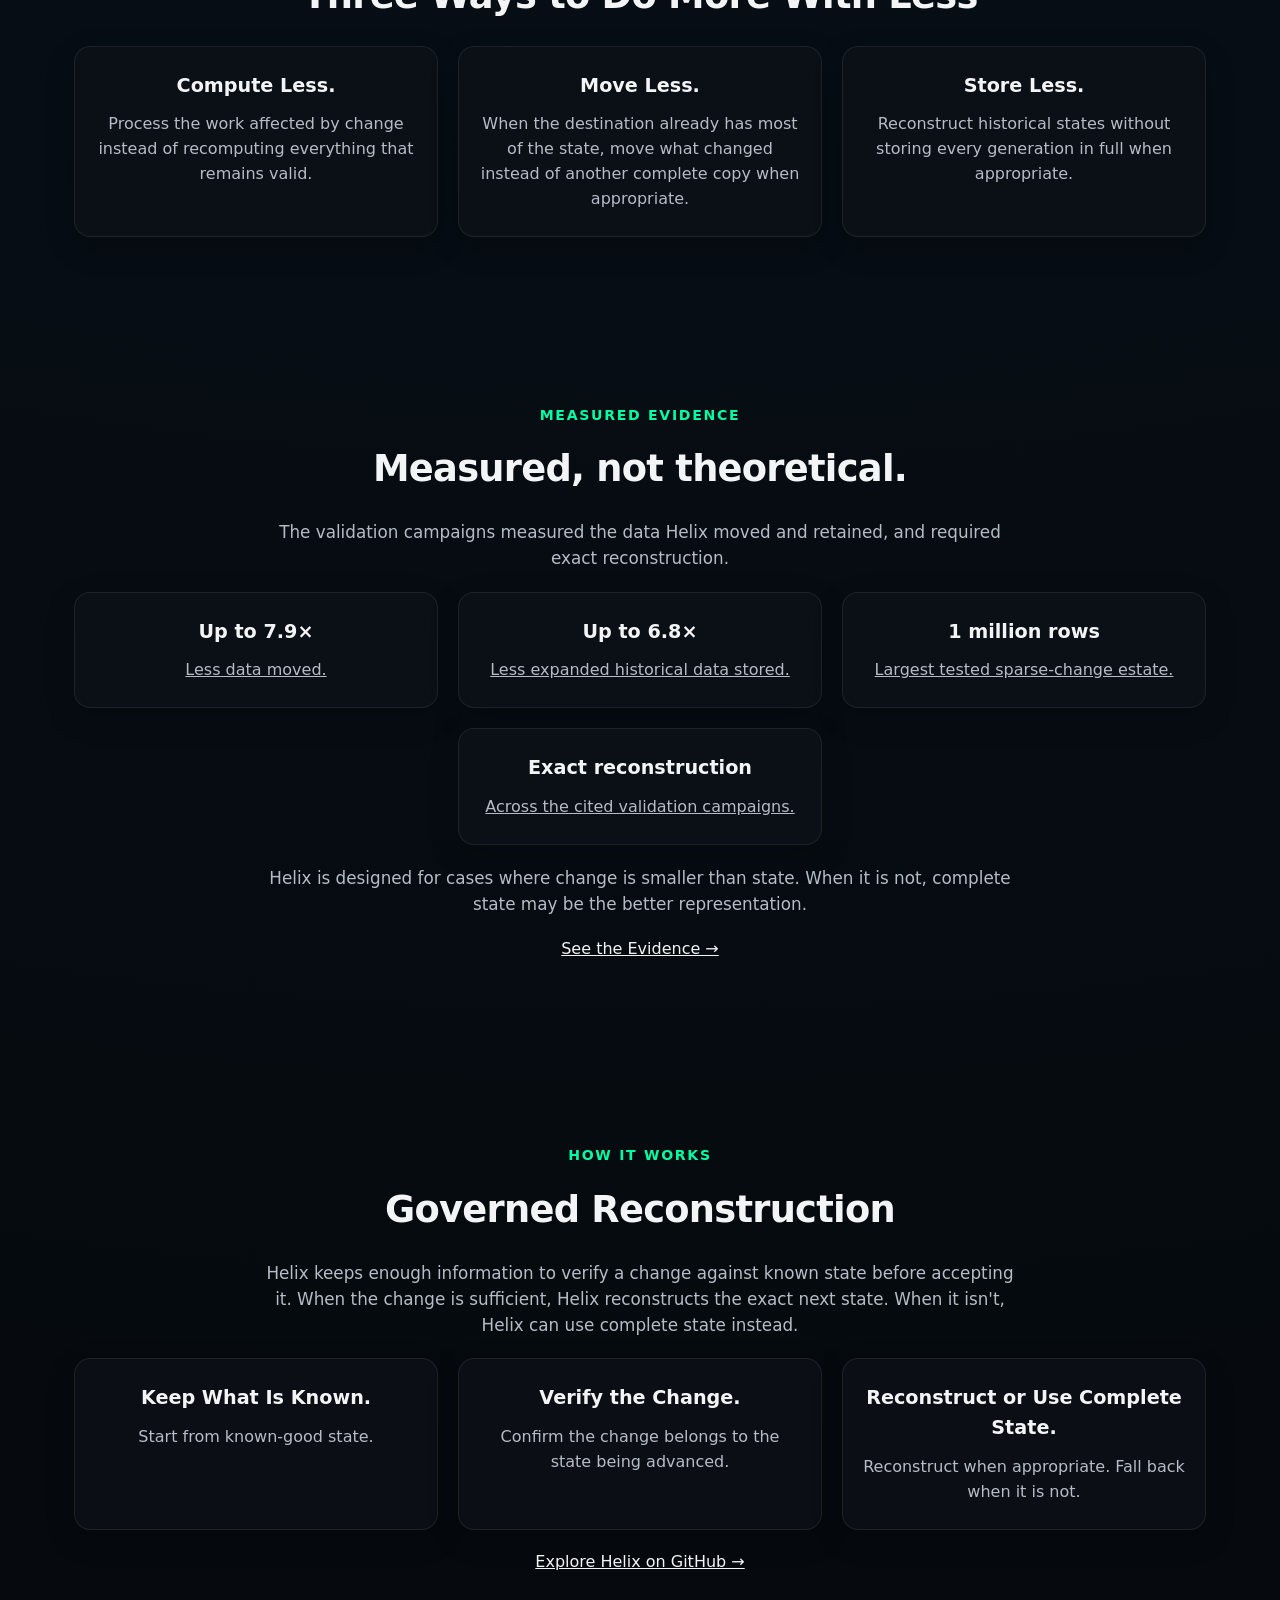
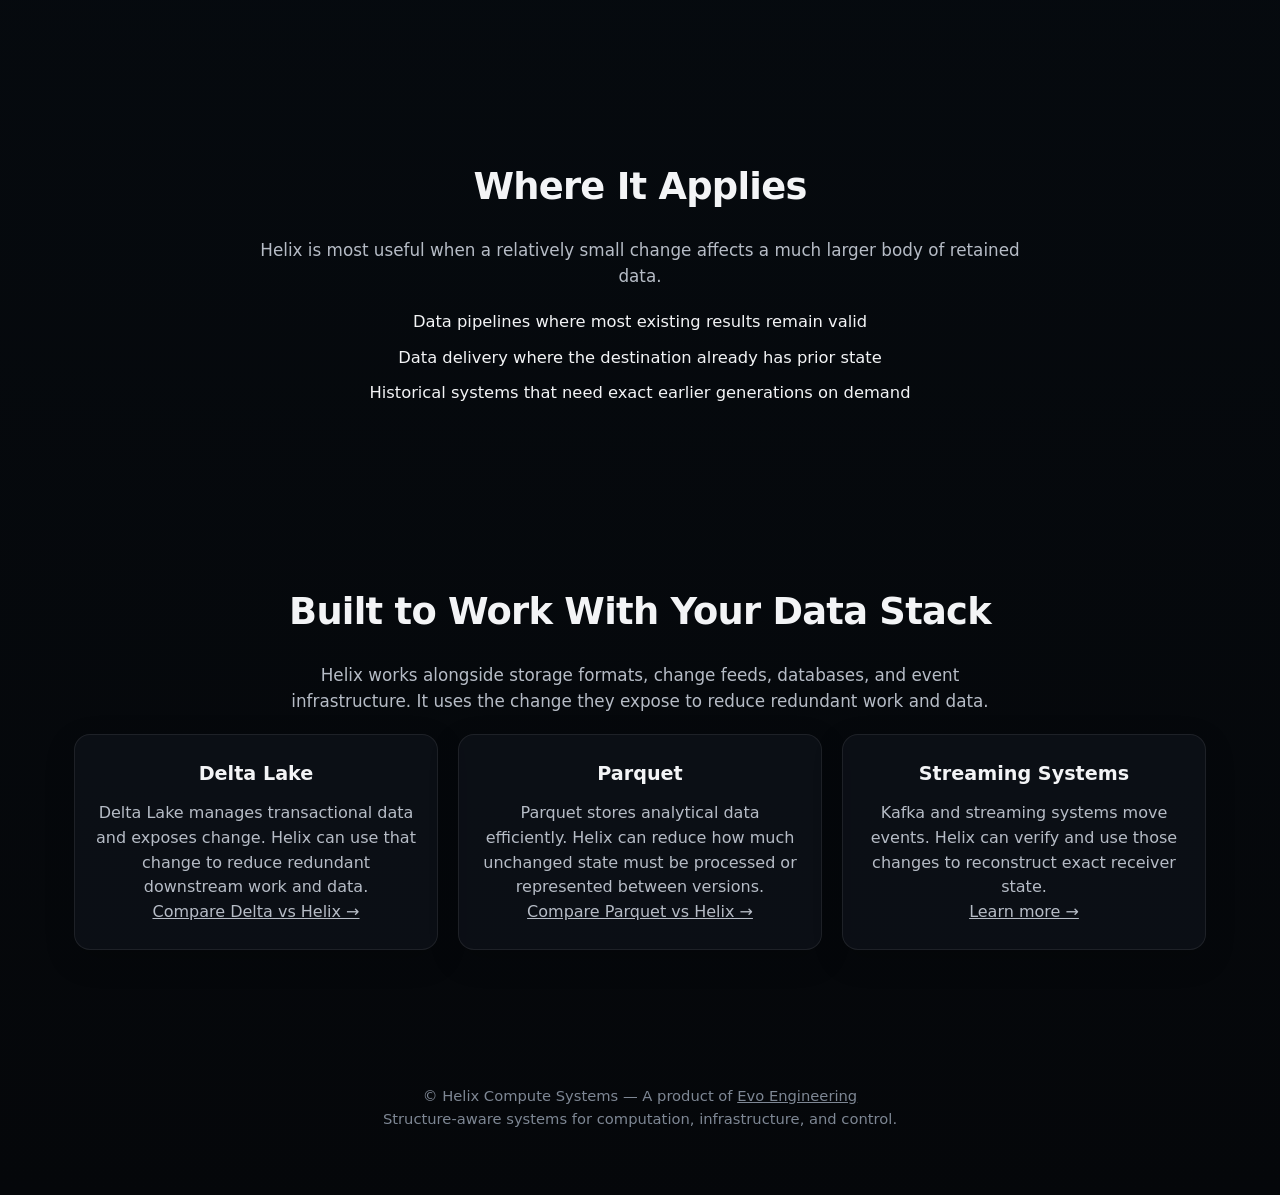
==== commit 5c17b67e: "Launch State Field V2 and evidence-led site" ====
--- a/index.html
+++ b/index.html
@@ -31,6 +31,7 @@
     href="assets/images/hero.webp"
     fetchpriority="high">
   <link rel="stylesheet" href="./style.css">
+  <link rel="stylesheet" href="./state-field-v2.css">
   <script type="application/ld+json">
   {
     "@context": "https://schema.org",
@@ -79,7 +80,7 @@
       <a href="https://github.com/HelixComputeSystems/helixcompute-public/blob/main/evidence/README.md" target="_blank" rel="noopener">Validation</a>
       <a href="#compare">Compare</a>
       <a href="contact.html">Contact</a>
-      <a href="#live-proof">Demo</a>
+      <a href="#see-helix">See Helix</a>
     </div>
   </nav>
 </header>
@@ -104,9 +105,9 @@
     </p>
 
     <div class="hero-actions">
-      <button class="btn btn-primary" id="run-demo-btn">
-      Run the Demo
-      </button>
+      <a class="btn btn-primary" href="#see-helix">
+        See Helix
+      </a>
 
       <a href="https://github.com/HelixComputeSystems/helixcompute-public/blob/main/evidence/README.md" class="btn btn-secondary" target="_blank" rel="noopener">
         See the Evidence
@@ -117,6 +118,346 @@
       Compute less. Move less. Store less.
     </p>
 
+  </div>
+</section>
+
+<section class="sf-section" id="see-helix" aria-labelledby="sf-section-title">
+  <div class="sf-section-intro">
+    <div class="sf-section-copy">
+      <p class="sf-eyebrow">FULL vs HELIX &middot; conceptual playback</p>
+      <h2 id="sf-section-title">Watch the work.</h2>
+      <p>
+        Same established state. Same incoming transition. Watch how much of the system
+        each route actually has to touch.
+      </p>
+    </div>
+
+    <aside class="sf-playback-notice" aria-label="Simulation measurement boundary">
+      <span class="sf-notice-label">Illustrative&mdash;not measured</span>
+      <span>Work units are explanatory. They are not operations, rows, bytes, latency, or private topology.</span>
+    </aside>
+  </div>
+
+  <div
+    class="sf-prototype"
+    id="sf-state-field"
+    tabindex="-1"
+    data-act="sparse"
+    data-phase="established"
+    data-playback="idle"
+    aria-labelledby="sf-prototype-title">
+    <h3 class="sf-visually-hidden" id="sf-prototype-title">Interactive State Field V2 simulation</h3>
+
+    <div class="sf-prototype-toolbar">
+      <div class="sf-act-tabs" role="tablist" aria-label="Choose a transition scene">
+        <button
+          class="sf-act-tab sf-is-active"
+          id="sf-tab-sparse"
+          type="button"
+          role="tab"
+          aria-selected="true"
+          aria-controls="sf-act-panel"
+          tabindex="0"
+          data-act-target="sparse">
+          <span class="sf-tab-number">01</span>
+          <span class="sf-tab-copy">Sparse <small>Preserve</small></span>
+        </button>
+        <button
+          class="sf-act-tab"
+          id="sf-tab-dense"
+          type="button"
+          role="tab"
+          aria-selected="false"
+          aria-controls="sf-act-panel"
+          tabindex="-1"
+          data-act-target="dense">
+          <span class="sf-tab-number">02</span>
+          <span class="sf-tab-copy">Dense <small>Choose FULL</small></span>
+        </button>
+        <button
+          class="sf-act-tab"
+          id="sf-tab-tampered"
+          type="button"
+          role="tab"
+          aria-selected="false"
+          aria-controls="sf-act-panel"
+          tabindex="-1"
+          data-act-target="tampered">
+          <span class="sf-tab-number">03</span>
+          <span class="sf-tab-copy">Tampered <small>Reject</small></span>
+        </button>
+      </div>
+
+      <div class="sf-playback-controls" role="group" aria-label="Visual playback controls">
+        <button class="sf-control-button" id="sf-replay-button" type="button">
+          <span class="sf-control-icon" aria-hidden="true">&#8635;</span>
+          <span>Replay</span>
+        </button>
+        <button
+          class="sf-control-button sf-primary-control"
+          id="sf-pause-button"
+          type="button"
+          aria-label="Run visual transition">
+          <span class="sf-control-icon sf-pause-icon" aria-hidden="true">&#9654;</span>
+          <span class="sf-pause-label">Run transition</span>
+        </button>
+        <div class="sf-speed-controls" role="group" aria-label="Visual playback speed">
+          <button type="button" data-speed="0.75" aria-label="0.75 times playback speed" aria-pressed="false">.75&times;</button>
+          <button class="sf-is-active" type="button" data-speed="1" aria-label="1 times playback speed" aria-pressed="true">1&times;</button>
+          <button type="button" data-speed="1.5" aria-label="1.5 times playback speed" aria-pressed="false">1.5&times;</button>
+        </div>
+      </div>
+    </div>
+
+    <div class="sf-mobile-scoreboard" aria-label="Current FULL and HELIX comparison">
+      <div class="sf-mobile-score sf-mobile-score-full">
+        <span id="sf-mobile-full-label">FULL WORK</span>
+        <strong id="sf-mobile-full-count">0</strong>
+        <small id="sf-mobile-full-unit">illustrative units</small>
+      </div>
+      <div class="sf-mobile-phase-block">
+        <span>NOW</span>
+        <strong id="sf-mobile-phase">Established</strong>
+      </div>
+      <div class="sf-mobile-score sf-mobile-score-helix">
+        <span id="sf-mobile-helix-label">HELIX WORK</span>
+        <strong id="sf-mobile-helix-count">0</strong>
+        <small id="sf-mobile-helix-unit">illustrative units</small>
+      </div>
+    </div>
+
+    <div class="sf-act-panel" id="sf-act-panel" role="tabpanel" aria-labelledby="sf-tab-sparse">
+      <header class="sf-act-heading">
+        <div class="sf-act-heading-copy">
+          <p class="sf-act-kicker" id="sf-act-kicker">ACT 01 &middot; SPARSE CHANGE</p>
+          <h3 id="sf-act-title">Preserve the established. Advance what the successor requires.</h3>
+          <p id="sf-act-description">
+            One change creates a bounded successor obligation. FULL revisits the field; HELIX follows the illustrated obligation corridor.
+          </p>
+        </div>
+
+        <div class="sf-visual-legend" aria-label="Visual language">
+          <span><i class="sf-legend-mark sf-retained" aria-hidden="true"></i> Retained predecessor state</span>
+          <span><i class="sf-legend-mark sf-physical" aria-hidden="true"></i> Physical change</span>
+          <span><i class="sf-legend-mark sf-obligation" aria-hidden="true"></i> Successor obligation</span>
+          <span><i class="sf-legend-mark sf-work" aria-hidden="true"></i> Work now</span>
+        </div>
+      </header>
+
+      <div
+        class="sf-stage"
+        tabindex="0"
+        role="region"
+        aria-label="Simulation stage. Left and Right Arrow keys change acts, Space pauses or resumes, and R replays.">
+        <div class="sf-stage-grid" aria-hidden="true"></div>
+        <div class="sf-stage-glow" aria-hidden="true"></div>
+
+        <ol class="sf-phase-rail" aria-label="Conceptual transition sequence">
+          <li data-phase-node="established"><span>01</span><strong>Established</strong></li>
+          <li data-phase-node="change"><span>02</span><strong>Change</strong></li>
+          <li data-phase-node="obligation"><span>03</span><strong>Obligation</strong></li>
+          <li data-phase-node="work"><span>04</span><strong>Work</strong></li>
+          <li data-phase-node="carry"><span>05</span><strong>Retain</strong></li>
+          <li data-phase-node="resolve"><span>06</span><strong>Resolve</strong></li>
+        </ol>
+
+        <div class="sf-shared-cause" aria-label="Shared input to both routes">
+          <div class="sf-cause-copy">
+            <span class="sf-cause-overline" id="sf-cause-overline">SAME STARTING POINT</span>
+            <strong id="sf-cause-title">Established state + one incoming change</strong>
+            <small id="sf-cause-detail">Physical change creates an illustrated 8-unit successor obligation</small>
+          </div>
+          <div class="sf-cause-signal" aria-hidden="true">
+            <span class="sf-signal-core"></span>
+            <span class="sf-signal-ring"></span>
+          </div>
+        </div>
+
+        <div class="sf-cinematic-frame">
+          <div class="sf-field-comparison">
+            <article class="sf-route sf-route-full" aria-labelledby="sf-full-route-title">
+              <header class="sf-route-header">
+                <div>
+                  <p class="sf-route-overline" id="sf-full-route-overline">COMPLETE-STATE ROUTE</p>
+                  <h3 id="sf-full-route-title">FULL</h3>
+                </div>
+                <span class="sf-route-status" id="sf-full-route-status">Established state</span>
+              </header>
+
+              <div class="sf-counter-block" aria-label="FULL work counter">
+                <span class="sf-counter-label" id="sf-full-counter-label">ILLUSTRATIVE WORK</span>
+                <strong class="sf-work-counter" id="sf-full-work-count">0</strong>
+                <span class="sf-counter-unit" id="sf-full-counter-unit">illustrative units</span>
+              </div>
+
+              <div class="sf-network-shell">
+                <canvas id="sf-full-network" aria-hidden="true"></canvas>
+                <div class="sf-canvas-corner sf-canvas-corner-top">CONCEPTUAL FIELD &middot; NOT CORE TOPOLOGY</div>
+                <div class="sf-canvas-corner sf-canvas-corner-bottom" id="sf-full-field-caption">1 cyan spark = 1 illustrative work unit</div>
+                <div class="sf-route-sweep" aria-hidden="true"></div>
+              </div>
+
+              <dl class="sf-route-totals">
+                <div>
+                  <dt id="sf-full-processed-label">Illustrative work</dt>
+                  <dd id="sf-full-processed">0</dd>
+                </div>
+                <div>
+                  <dt id="sf-full-carried-label">Depicted as retained</dt>
+                  <dd id="sf-full-carried">1,000</dd>
+                </div>
+                <div>
+                  <dt id="sf-full-complete-label">Complete state</dt>
+                  <dd id="sf-full-complete">1,000</dd>
+                </div>
+              </dl>
+            </article>
+
+            <div class="sf-comparison-spine" aria-hidden="true">
+              <span class="sf-spine-line"></span>
+              <span class="sf-spine-label">VS</span>
+              <span class="sf-spine-line"></span>
+            </div>
+
+            <article class="sf-route sf-route-helix" aria-labelledby="sf-helix-route-title">
+              <header class="sf-route-header">
+                <div>
+                  <p class="sf-route-overline" id="sf-helix-route-overline">RETAINED PREDECESSOR + SUCCESSOR WORK</p>
+                  <h3 id="sf-helix-route-title">HELIX</h3>
+                </div>
+                <span class="sf-route-status" id="sf-helix-route-status">Established state</span>
+              </header>
+
+              <div class="sf-counter-block" aria-label="HELIX work counter">
+                <span class="sf-counter-label" id="sf-helix-counter-label">ILLUSTRATIVE WORK</span>
+                <strong class="sf-work-counter" id="sf-helix-work-count">0</strong>
+                <span class="sf-counter-unit" id="sf-helix-counter-unit">illustrative units</span>
+              </div>
+
+              <div class="sf-network-shell">
+                <canvas id="sf-helix-network" aria-hidden="true"></canvas>
+                <div class="sf-canvas-corner sf-canvas-corner-top">CONCEPTUAL FIELD &middot; NOT CORE TOPOLOGY</div>
+                <div class="sf-canvas-corner sf-canvas-corner-bottom" id="sf-helix-field-caption">8 cyan sparks follow the illustrated corridor</div>
+                <div class="sf-admission-gate" id="sf-admission-gate" aria-hidden="true">
+                  <span class="sf-gate-door sf-gate-door-a"></span>
+                  <span class="sf-gate-door sf-gate-door-b"></span>
+                  <span class="sf-gate-core"></span>
+                </div>
+              </div>
+
+              <dl class="sf-route-totals">
+                <div>
+                  <dt id="sf-helix-processed-label">Illustrative work</dt>
+                  <dd id="sf-helix-processed">0</dd>
+                </div>
+                <div>
+                  <dt id="sf-helix-carried-label">Depicted as retained</dt>
+                  <dd id="sf-helix-carried">1,000</dd>
+                </div>
+                <div>
+                  <dt id="sf-helix-complete-label">Complete state</dt>
+                  <dd id="sf-helix-complete">1,000</dd>
+                </div>
+              </dl>
+            </article>
+          </div>
+
+          <section class="sf-climax" aria-labelledby="sf-climax-title">
+            <div class="sf-climax-beam sf-climax-beam-left" aria-hidden="true"></div>
+            <div class="sf-climax-beam sf-climax-beam-right" aria-hidden="true"></div>
+
+            <div class="sf-climax-route sf-climax-route-full">
+              <span id="sf-climax-full-label">FULL</span>
+              <strong id="sf-climax-full-main">1,000 illustrative units</strong>
+              <small id="sf-climax-full-sub">0 depicted as retained &middot; 1,000 complete</small>
+            </div>
+
+            <div class="sf-climax-seal">
+              <span class="sf-seal-orbit sf-seal-orbit-a" aria-hidden="true"></span>
+              <span class="sf-seal-orbit sf-seal-orbit-b" aria-hidden="true"></span>
+              <div>
+                <span class="sf-seal-kicker" id="sf-climax-kicker">CONCEPTUAL PLAYBACK</span>
+                <h3 id="sf-climax-title">SAME RESULT</h3>
+                <p id="sf-climax-detail">Illustrative paths; the same complete successor.</p>
+              </div>
+            </div>
+
+            <div class="sf-climax-route sf-climax-route-helix">
+              <span id="sf-climax-helix-label">HELIX</span>
+              <strong id="sf-climax-helix-main">8 illustrative units</strong>
+              <small id="sf-climax-helix-sub">992 depicted as retained &middot; 1,000 complete</small>
+            </div>
+          </section>
+        </div>
+
+        <dl class="sf-admission-summary" id="sf-admission-summary" aria-label="Tampered transition result" hidden>
+          <div>
+            <dt>Admission check</dt>
+            <dd id="sf-admission-check">Performed</dd>
+          </div>
+          <div>
+            <dt>Successor work</dt>
+            <dd id="sf-successor-work">0</dd>
+          </div>
+          <div>
+            <dt>Receiver mutation</dt>
+            <dd id="sf-receiver-mutation">None</dd>
+          </div>
+        </dl>
+
+        <section class="sf-route-economics" id="sf-route-economics" aria-labelledby="sf-economics-title">
+          <div class="sf-economics-copy">
+            <p id="sf-economics-overline">ILLUSTRATIVE ROUTE BURDEN</p>
+            <h3 id="sf-economics-title">Selective route stays below FULL.</h3>
+            <span id="sf-economics-note">This scene uses illustrative units&mdash;not a measured cost model.</span>
+          </div>
+          <div class="sf-economics-bars" aria-hidden="true">
+            <div class="sf-economics-row">
+              <span>FULL</span>
+              <div class="sf-economics-track"><i class="sf-economics-full"></i></div>
+              <strong id="sf-economics-full-value">1,000 i.u.</strong>
+            </div>
+            <div class="sf-economics-row">
+              <span>SELECTIVE</span>
+              <div class="sf-economics-track"><i class="sf-economics-selective"></i></div>
+              <strong id="sf-economics-selective-value">8 i.u.</strong>
+            </div>
+          </div>
+        </section>
+      </div>
+
+      <div class="sf-status-strip" aria-label="Current scene explanation">
+        <div>
+          <span>NOW</span>
+          <strong id="sf-phase-status">Established predecessor state is present on both routes.</strong>
+        </div>
+        <div>
+          <span>GREEN MEANS</span>
+          <strong>Green depicts retained predecessor state&mdash;not zero admission or validation cost.</strong>
+        </div>
+        <div>
+          <span>GEOMETRY</span>
+          <strong>Explanatory and not to scale; it does not depict Core internals.</strong>
+        </div>
+      </div>
+
+      <p class="sf-prototype-caption" id="sf-prototype-caption">
+        Conceptual playback only. Counts, paths, pacing, and route economics are illustrative&mdash;not measured execution.
+        Exactness language describes the recorded fixture outcome, not a universal guarantee.
+      </p>
+
+      <p class="sf-keyboard-hint">
+        <kbd>&larr;</kbd><kbd>&rarr;</kbd> change act &middot; <kbd>Space</kbd> pause &middot; <kbd>R</kbd> replay
+      </p>
+
+      <div class="sf-visually-hidden" id="sf-live-status" role="status" aria-live="polite" aria-atomic="true"></div>
+    </div>
+  </div>
+
+  <div class="sf-closing-note" aria-labelledby="sf-closing-title">
+    <p class="sf-eyebrow">The operating principle</p>
+    <h2 id="sf-closing-title">Keep what remains valid. Process what changed.</h2>
+    <p>And when the route economics stop paying, choose FULL.</p>
   </div>
 </section>
 
@@ -142,31 +483,9 @@
   </div>
 </section>
 
-<section class="proof-section" id="live-proof">
-  <div class="section-inner">
-    <div class="proof-box">
-
-      <p class="eyebrow" style="text-align:center;">Live Proof</p>
-      <h2>Does it actually work?</h2>
-
-      <div id="demo-explainer" style="margin-bottom:16px; color:var(--muted);">
-        Run the public demo to watch Helix reduce the representation, verify the
-        change, and reconstruct the exact result.
-      </div>
-
-      <pre id="demo-output"></pre>
-
-      <div id="meaning-block" style="display:none; margin-top:24px; color:var(--muted); line-height:1.6;">
-        <strong>Helix verified the change before accepting it.</strong>
-      </div>
-
-    </div> <!-- proof-box -->
-  </div> <!-- section-inner -->
-</section>
-
 <section id="validation" class="how">
   <div class="section-inner">
-    <p class="eyebrow" style="text-align:center;">Measured Evidence</p>
+    <p class="eyebrow section-eyebrow">Measured Evidence</p>
     <h2>Measured, not theoretical.</h2>
 
     <p class="section-copy">
@@ -189,59 +508,24 @@
         <p><a href="https://github.com/HelixComputeSystems/helixcompute-public/blob/main/evidence/scaling.md" target="_blank" rel="noopener">Largest tested sparse-change estate.</a></p>
       </div>
 
-      <div class="card">
+      <div class="card validation-exactness-card">
         <h3>Exact reconstruction</h3>
         <p><a href="https://github.com/HelixComputeSystems/helixcompute-public/blob/main/evidence/README.md" target="_blank" rel="noopener">Across the cited validation campaigns.</a></p>
       </div>
     </div>
 
-    <p class="section-copy" style="margin-top:20px; margin-bottom:0;">
+    <p class="section-copy section-copy-last">
       Helix is designed for cases where change is smaller than state. When it is not, complete state may be the better representation.
     </p>
-    <p style="text-align:center; margin-top:20px;">
+    <p class="section-link">
       <a href="https://github.com/HelixComputeSystems/helixcompute-public/blob/main/evidence/README.md" target="_blank" rel="noopener">See the Evidence &rarr;</a>
     </p>
-  </div>
-</section>
-
-<section class="proof-section">
-  <div class="section-inner">
-    <div class="proof-box" id="calculator-block">
-      <p class="eyebrow" style="text-align:center;">Projected Economics</p>
-      <h2>What could doing more with less data mean at your scale?</h2>
-      <p class="section-copy">Apply measured Helix byte reductions to your data volume and a published provider rate.</p>
-
-      <label for="expanded-usage">Your data volume</label>
-      <input id="expanded-usage" type="number" min="0" step="1" value="10000" style="width:100%; margin:6px 0 14px;">
-      <label for="calculator-kind">Data cost</label>
-      <select id="calculator-kind" style="width:100%; margin:6px 0 14px;">
-        <option value="transport">Monthly transport</option>
-        <option value="storage">Historical storage per month</option>
-      </select>
-      <label for="provider-profile">Provider</label>
-      <select id="provider-profile" style="width:100%; margin:6px 0 14px;"></select>
-      <label for="custom-rate">Optional custom rate (USD per displayed unit)</label>
-      <input id="custom-rate" type="number" min="0" step="0.000001" placeholder="Use sourced provider pricing" style="width:100%; margin:6px 0 14px;">
-
-      <div id="cost-output" aria-live="polite" style="margin-top:20px; font-family:monospace;"></div>
-
-      <details id="calculator-details" style="margin-top:18px; color:var(--muted); line-height:1.6;">
-        <summary>See calculation</summary>
-        <div style="margin-top:14px;">
-          <label for="evidence-profile">Measured evidence profile</label>
-          <select id="evidence-profile" style="width:100%; margin:6px 0 14px;"></select>
-          <label for="other-usage">Other account usage in the same billing dimension</label>
-          <input id="other-usage" type="number" min="0" step="1" value="0" style="width:100%; margin:6px 0 14px;">
-          <div id="cost-details-output" style="margin-top:12px; white-space:pre-wrap; font-family:monospace;"></div>
-        </div>
-      </details>
-    </div>
   </div>
 </section>
 
 <section id="how" class="how">
   <div class="section-inner">
-    <p class="eyebrow" style="text-align:center;">How It Works</p>
+    <p class="eyebrow section-eyebrow">How It Works</p>
     <h2>Governed Reconstruction</h2>
 
     <p class="section-copy">
@@ -264,7 +548,7 @@
         <p>Reconstruct when appropriate. Fall back when it is not.</p>
       </div>
     </div>
-    <p style="text-align:center; margin-top:20px;">
+    <p class="section-link">
       <a href="https://github.com/HelixComputeSystems/helixcompute-public" target="_blank" rel="noopener">Explore Helix on GitHub &rarr;</a>
     </p>
   </div>
@@ -329,14 +613,14 @@
 <footer class="site-footer">
   <p>
   © Helix Compute Systems — A product of 
-  <a href="https://evo.engineering" target="_blank" rel="noopener" style="color:inherit; text-decoration:underline;">
+  <a href="https://evo.engineering" target="_blank" rel="noopener">
     Evo Engineering
   </a><br>
   Structure-aware systems for computation, infrastructure, and control.
 </p>
 </footer>
 
-<script src="/app-2026-09-24.js"></script>
+<script src="/state-field-v2.js" type="module"></script>
 
 </body>
 </html>
--- a/style.css
+++ b/style.css
@@ -289,12 +289,58 @@
   color: var(--muted);
 }
 
+@media (min-width: 901px) {
+  #validation .validation-exactness-card {
+    grid-column: 2;
+  }
+}
+
+.comparison-detail-card {
+  margin-top: 1.5rem;
+}
+
+.contact-email {
+  margin-top: 16px;
+  text-align: center;
+}
+
+.contact-expectations {
+  max-width: 520px;
+  margin: 24px auto 0;
+}
+
+.contact-expectations h3 {
+  text-align: center;
+}
+
+.contact-expectations-list {
+  max-width: 320px;
+  margin: 16px auto 0;
+  padding-left: 20px;
+  color: var(--muted);
+  line-height: 1.8;
+}
+
 .section-copy {
   margin: 0 auto 20px;
   color: var(--muted);
   text-align: center;
   max-width: 760px;
   font-size: 1.05rem;
+}
+
+.section-eyebrow,
+.section-link {
+  text-align: center;
+}
+
+.section-copy-last {
+  margin-top: 20px;
+  margin-bottom: 0;
+}
+
+.section-link {
+  margin-top: 20px;
 }
 
 .use-list {
@@ -315,6 +361,11 @@
   text-align: center;
   color: var(--subtle);
   font-size: 0.92rem;
+}
+
+.site-footer a {
+  color: inherit;
+  text-decoration: underline;
 }
 
 @media (max-width: 900px) {
@@ -422,4 +473,4 @@
     min-height: 70vh;
     min-height: 70svh;
   }
-}+}
--- a/state-field-v2.css
+++ b/state-field-v2.css
@@ -0,0 +1,1904 @@
+#see-helix {
+  --sf-bg: #05070a;
+  --sf-bg-soft: #081019;
+  --sf-panel: rgba(9, 15, 22, 0.9);
+  --sf-panel-strong: rgba(12, 20, 29, 0.97);
+  --sf-panel-border: rgba(255, 255, 255, 0.1);
+  --sf-panel-border-bright: rgba(121, 224, 255, 0.25);
+  --sf-text: #f3f7fa;
+  --sf-muted: #b7c1cd;
+  --sf-subtle: #8796a8;
+  --sf-cyan: #00d4ff;
+  --sf-cyan-soft: #83e9ff;
+  --sf-green: #00ffa3;
+  --sf-green-soft: #86ffd2;
+  --sf-amber: #ffbd59;
+  --sf-amber-soft: #ffe0a3;
+  --sf-red: #ff4d7d;
+  --sf-red-soft: #ff9bb7;
+  --sf-max-width: 1420px;
+  --sf-radius: 28px;
+  --sf-sticky-top: 70px;
+  position: relative;
+  isolation: isolate;
+  width: 100%;
+  padding: clamp(72px, 8vw, 118px) 24px clamp(82px, 9vw, 132px);
+  overflow: clip;
+  scroll-margin-top: 72px;
+  color: var(--sf-text);
+  background:
+    radial-gradient(circle at 13% 5%, rgba(0, 212, 255, 0.1), transparent 28rem),
+    radial-gradient(circle at 92% 25%, rgba(0, 255, 163, 0.075), transparent 32rem),
+    linear-gradient(180deg, #071019 0%, var(--sf-bg) 42%, #030507 100%);
+  font-family: system-ui, -apple-system, BlinkMacSystemFont, "Segoe UI", sans-serif;
+}
+
+#see-helix::before {
+  content: "";
+  position: absolute;
+  z-index: -1;
+  inset: 0;
+  opacity: 0.18;
+  pointer-events: none;
+  background-image:
+    repeating-linear-gradient(0deg, transparent 0, transparent 3px, rgba(255, 255, 255, 0.012) 4px),
+    repeating-linear-gradient(90deg, transparent 0, transparent 4px, rgba(255, 255, 255, 0.009) 5px);
+  mask-image: linear-gradient(to bottom, black, transparent 92%);
+}
+
+#see-helix,
+#see-helix *,
+#see-helix *::before,
+#see-helix *::after {
+  box-sizing: border-box;
+}
+
+#see-helix button,
+#see-helix input,
+#see-helix select {
+  font: inherit;
+}
+
+#see-helix button {
+  color: inherit;
+  -webkit-tap-highlight-color: transparent;
+}
+
+#see-helix button:focus-visible,
+#see-helix [tabindex]:focus-visible {
+  outline: 3px solid var(--sf-cyan-soft);
+  outline-offset: 4px;
+}
+
+#see-helix [hidden] {
+  display: none !important;
+}
+
+#see-helix .sf-visually-hidden {
+  position: absolute !important;
+  width: 1px !important;
+  height: 1px !important;
+  padding: 0 !important;
+  margin: -1px !important;
+  overflow: hidden !important;
+  clip: rect(0, 0, 0, 0) !important;
+  white-space: nowrap !important;
+  border: 0 !important;
+}
+
+#see-helix .sf-section-intro,
+#see-helix .sf-prototype,
+#see-helix .sf-closing-note {
+  width: min(100%, var(--sf-max-width));
+  margin-right: auto;
+  margin-left: auto;
+}
+
+#see-helix .sf-section-intro {
+  margin-bottom: clamp(38px, 5vw, 68px);
+  display: grid;
+  grid-template-columns: minmax(0, 1fr) minmax(250px, 330px);
+  align-items: end;
+  gap: 48px;
+}
+
+#see-helix .sf-section-copy {
+  max-width: 980px;
+}
+
+#see-helix .sf-eyebrow,
+#see-helix .sf-act-kicker,
+#see-helix .sf-route-overline,
+#see-helix .sf-cause-overline,
+#see-helix .sf-seal-kicker,
+#see-helix .sf-economics-copy p {
+  margin: 0;
+  color: var(--sf-green);
+  font-size: 0.75rem;
+  font-weight: 850;
+  letter-spacing: 0.16em;
+  text-transform: uppercase;
+}
+
+#see-helix .sf-section-copy h2 {
+  max-width: 1000px;
+  margin: 14px 0 18px;
+  font-size: clamp(3.3rem, 7.2vw, 7.4rem);
+  line-height: 0.9;
+  letter-spacing: -0.065em;
+  text-wrap: balance;
+}
+
+#see-helix .sf-section-copy > p:last-child {
+  max-width: 830px;
+  margin: 0;
+  color: var(--sf-muted);
+  font-size: clamp(1.05rem, 1.65vw, 1.38rem);
+}
+
+#see-helix .sf-playback-notice {
+  padding: 17px 18px;
+  display: grid;
+  gap: 5px;
+  border: 1px solid rgba(255, 189, 89, 0.25);
+  border-radius: 15px;
+  color: var(--sf-muted);
+  background: rgba(255, 189, 89, 0.05);
+  font-size: 0.78rem;
+}
+
+#see-helix .sf-notice-label {
+  color: var(--sf-amber-soft);
+  font-size: 0.72rem;
+  font-weight: 850;
+  letter-spacing: 0.11em;
+  text-transform: uppercase;
+}
+
+#see-helix .sf-prototype {
+  position: relative;
+  overflow: clip;
+  border: 1px solid var(--sf-panel-border);
+  border-radius: 31px;
+  background:
+    radial-gradient(circle at 50% -20%, rgba(0, 212, 255, 0.13), transparent 42%),
+    rgba(5, 10, 15, 0.9);
+  box-shadow:
+    0 46px 110px rgba(0, 0, 0, 0.46),
+    inset 0 1px rgba(255, 255, 255, 0.045);
+}
+
+#see-helix .sf-prototype::before {
+  content: "";
+  position: absolute;
+  inset: 0;
+  pointer-events: none;
+  border-radius: inherit;
+  background: linear-gradient(112deg, rgba(0, 212, 255, 0.055), transparent 23%, transparent 72%, rgba(0, 255, 163, 0.048));
+}
+
+#see-helix .sf-prototype-toolbar {
+  position: sticky;
+  z-index: 20;
+  top: var(--sf-sticky-top);
+  min-height: 92px;
+  padding: 14px 18px;
+  display: flex;
+  align-items: center;
+  justify-content: space-between;
+  gap: 20px;
+  border-bottom: 1px solid var(--sf-panel-border);
+  background: rgba(5, 8, 12, 0.94);
+  box-shadow: 0 12px 28px rgba(0, 0, 0, 0.28);
+  backdrop-filter: blur(14px);
+}
+
+#see-helix .sf-act-tabs {
+  min-width: 0;
+  display: flex;
+  align-items: stretch;
+  gap: 7px;
+}
+
+#see-helix .sf-act-tab {
+  min-width: 158px;
+  min-height: 60px;
+  padding: 10px 14px;
+  display: flex;
+  align-items: center;
+  gap: 12px;
+  border: 1px solid transparent;
+  border-radius: 13px;
+  color: var(--sf-muted);
+  background: transparent;
+  cursor: pointer;
+  text-align: left;
+  transition:
+    color 180ms ease,
+    border-color 180ms ease,
+    background 180ms ease,
+    transform 180ms ease;
+}
+
+#see-helix .sf-act-tab:hover {
+  color: var(--sf-text);
+  background: rgba(255, 255, 255, 0.035);
+}
+
+#see-helix .sf-act-tab.sf-is-active {
+  color: var(--sf-text);
+  border-color: rgba(0, 212, 255, 0.23);
+  background: linear-gradient(135deg, rgba(0, 212, 255, 0.11), rgba(0, 255, 163, 0.05));
+  box-shadow: inset 0 1px rgba(255, 255, 255, 0.04);
+}
+
+#see-helix .sf-tab-number {
+  color: var(--sf-cyan);
+  font-family: ui-monospace, SFMono-Regular, Menlo, Consolas, monospace;
+  font-size: 0.72rem;
+  font-weight: 850;
+}
+
+#see-helix .sf-tab-copy {
+  display: grid;
+  font-size: 0.92rem;
+  font-weight: 800;
+  line-height: 1.1;
+}
+
+#see-helix .sf-tab-copy small {
+  margin-top: 5px;
+  color: var(--sf-subtle);
+  font-size: 0.69rem;
+  font-weight: 700;
+}
+
+#see-helix .sf-playback-controls {
+  display: flex;
+  align-items: center;
+  gap: 8px;
+}
+
+#see-helix .sf-control-button,
+#see-helix .sf-speed-controls button {
+  min-height: 44px;
+  border: 1px solid var(--sf-panel-border);
+  border-radius: 11px;
+  background: rgba(255, 255, 255, 0.025);
+  cursor: pointer;
+  transition:
+    border-color 160ms ease,
+    background 160ms ease,
+    color 160ms ease,
+    transform 160ms ease;
+}
+
+#see-helix .sf-control-button {
+  min-width: 94px;
+  padding: 0 13px;
+  display: inline-flex;
+  align-items: center;
+  justify-content: center;
+  gap: 8px;
+  color: var(--sf-muted);
+  font-size: 0.78rem;
+  font-weight: 800;
+}
+
+#see-helix .sf-control-button:hover,
+#see-helix .sf-speed-controls button:hover {
+  color: var(--sf-text);
+  border-color: rgba(0, 212, 255, 0.32);
+  background: rgba(0, 212, 255, 0.065);
+}
+
+#see-helix .sf-primary-control {
+  color: #00130d;
+  border-color: transparent;
+  background: linear-gradient(90deg, var(--sf-cyan), var(--sf-green));
+}
+
+#see-helix .sf-primary-control:hover {
+  color: #00130d;
+  background: linear-gradient(90deg, #57e5ff, #55ffc0);
+}
+
+#see-helix .sf-control-icon {
+  font-size: 1rem;
+}
+
+#see-helix .sf-speed-controls {
+  padding: 3px;
+  display: flex;
+  border: 1px solid var(--sf-panel-border);
+  border-radius: 12px;
+}
+
+#see-helix .sf-speed-controls button {
+  min-width: 44px;
+  padding: 0 8px;
+  border-color: transparent;
+  font-size: 0.72rem;
+  font-weight: 800;
+}
+
+#see-helix .sf-speed-controls button.sf-is-active {
+  color: var(--sf-cyan-soft);
+  background: rgba(0, 212, 255, 0.13);
+}
+
+#see-helix .sf-speed-controls button:disabled {
+  color: var(--sf-subtle);
+  opacity: 0.55;
+  cursor: not-allowed;
+}
+
+#see-helix .sf-mobile-scoreboard {
+  display: none;
+}
+
+#see-helix .sf-act-panel {
+  position: relative;
+  z-index: 1;
+  padding: clamp(28px, 4vw, 56px);
+}
+
+#see-helix .sf-act-heading {
+  margin-bottom: 31px;
+  display: flex;
+  align-items: end;
+  justify-content: space-between;
+  gap: 36px;
+}
+
+#see-helix .sf-act-heading-copy {
+  max-width: 890px;
+}
+
+#see-helix .sf-act-heading h3 {
+  margin: 10px 0 9px;
+  font-size: clamp(1.9rem, 3.7vw, 3.8rem);
+  line-height: 1.01;
+  letter-spacing: -0.048em;
+  text-wrap: balance;
+}
+
+#see-helix .sf-act-heading-copy > p:last-child {
+  max-width: 800px;
+  margin: 0;
+  color: var(--sf-muted);
+}
+
+#see-helix .sf-visual-legend {
+  padding-bottom: 5px;
+  display: grid;
+  grid-template-columns: repeat(2, max-content);
+  justify-content: end;
+  gap: 9px 17px;
+  color: var(--sf-muted);
+  font-size: 0.72rem;
+  font-weight: 700;
+  white-space: nowrap;
+}
+
+#see-helix .sf-visual-legend span {
+  display: inline-flex;
+  align-items: center;
+  gap: 8px;
+}
+
+#see-helix .sf-legend-mark {
+  width: 10px;
+  height: 10px;
+  flex: 0 0 auto;
+  display: inline-block;
+}
+
+#see-helix .sf-legend-mark.sf-retained {
+  border: 1px solid var(--sf-green-soft);
+  border-radius: 50%;
+  background: rgba(0, 255, 163, 0.34);
+}
+
+#see-helix .sf-legend-mark.sf-physical {
+  background: var(--sf-amber);
+  box-shadow: 0 0 8px rgba(255, 189, 89, 0.55);
+  transform: rotate(45deg) scale(0.78);
+}
+
+#see-helix .sf-legend-mark.sf-obligation {
+  border: 2px solid var(--sf-amber);
+  border-radius: 50%;
+  background: transparent;
+}
+
+#see-helix .sf-legend-mark.sf-work {
+  border-radius: 50%;
+  background: var(--sf-cyan);
+  box-shadow: 0 0 9px rgba(0, 212, 255, 0.55);
+}
+
+#see-helix .sf-stage {
+  position: relative;
+  isolation: isolate;
+  overflow: hidden;
+  padding: clamp(18px, 2.6vw, 38px);
+  border: 1px solid var(--sf-panel-border);
+  border-radius: 25px;
+  background:
+    linear-gradient(180deg, rgba(7, 14, 21, 0.96), rgba(4, 8, 12, 0.985)),
+    var(--sf-bg);
+  box-shadow: inset 0 1px rgba(255, 255, 255, 0.035);
+}
+
+#see-helix .sf-stage-grid {
+  position: absolute;
+  z-index: -2;
+  inset: 0;
+  opacity: 0.28;
+  background-image:
+    linear-gradient(rgba(83, 124, 153, 0.075) 1px, transparent 1px),
+    linear-gradient(90deg, rgba(83, 124, 153, 0.075) 1px, transparent 1px);
+  background-size: 36px 36px;
+  mask-image: radial-gradient(circle at 50% 43%, black, transparent 84%);
+}
+
+#see-helix .sf-stage-glow {
+  position: absolute;
+  z-index: -1;
+  top: -190px;
+  left: 50%;
+  width: 760px;
+  height: 380px;
+  border-radius: 50%;
+  background: rgba(0, 212, 255, 0.13);
+  filter: blur(95px);
+  transform: translateX(-50%);
+  opacity: 0.36;
+}
+
+#see-helix .sf-prototype[data-act="dense"] .sf-stage-glow {
+  background: rgba(255, 189, 89, 0.14);
+}
+
+#see-helix .sf-prototype[data-act="tampered"] .sf-stage-glow {
+  background: rgba(255, 77, 125, 0.13);
+}
+
+#see-helix .sf-phase-rail {
+  margin: 0 0 28px;
+  padding: 0;
+  display: grid;
+  grid-template-columns: repeat(6, minmax(0, 1fr));
+  list-style: none;
+}
+
+#see-helix .sf-phase-rail li {
+  position: relative;
+  min-width: 0;
+  display: grid;
+  justify-items: center;
+  gap: 6px;
+  color: var(--sf-subtle);
+  text-align: center;
+}
+
+#see-helix .sf-phase-rail li::after {
+  content: "";
+  position: absolute;
+  z-index: -1;
+  top: 14px;
+  left: 50%;
+  width: 100%;
+  height: 1px;
+  background: rgba(255, 255, 255, 0.08);
+}
+
+#see-helix .sf-phase-rail li:last-child::after {
+  display: none;
+}
+
+#see-helix .sf-phase-rail li > span {
+  width: 29px;
+  height: 29px;
+  display: grid;
+  place-items: center;
+  border: 1px solid rgba(255, 255, 255, 0.15);
+  border-radius: 50%;
+  background: #060b10;
+  font-family: ui-monospace, SFMono-Regular, Menlo, Consolas, monospace;
+  font-size: 0.62rem;
+  font-weight: 850;
+  transition: border-color 240ms ease, background 240ms ease, box-shadow 240ms ease, color 240ms ease;
+}
+
+#see-helix .sf-phase-rail li > strong {
+  font-size: 0.68rem;
+  letter-spacing: 0.07em;
+  text-transform: uppercase;
+}
+
+#see-helix .sf-phase-rail li.sf-is-complete {
+  color: var(--sf-muted);
+}
+
+#see-helix .sf-phase-rail li.sf-is-complete > span {
+  color: #00130d;
+  border-color: transparent;
+  background: rgba(0, 255, 163, 0.76);
+}
+
+#see-helix .sf-phase-rail li.sf-is-active {
+  color: var(--sf-text);
+}
+
+#see-helix .sf-phase-rail li.sf-is-active > span {
+  color: #00130d;
+  border-color: transparent;
+  background: var(--sf-green);
+  box-shadow: 0 0 20px rgba(0, 255, 163, 0.32);
+}
+
+#see-helix .sf-prototype[data-act="dense"] .sf-phase-rail li.sf-is-active > span {
+  color: #170f00;
+  background: var(--sf-amber);
+  box-shadow: 0 0 20px rgba(255, 189, 89, 0.32);
+}
+
+#see-helix .sf-prototype[data-act="tampered"] .sf-phase-rail li.sf-is-active > span {
+  color: #21040c;
+  background: var(--sf-red);
+  box-shadow: 0 0 20px rgba(255, 77, 125, 0.34);
+}
+
+#see-helix .sf-shared-cause {
+  position: relative;
+  width: min(100%, 590px);
+  margin: 0 auto 31px;
+  padding: 15px 58px 15px 18px;
+  display: grid;
+  border: 1px solid rgba(255, 189, 89, 0.24);
+  border-radius: 14px;
+  background: linear-gradient(120deg, rgba(255, 189, 89, 0.085), rgba(255, 189, 89, 0.025));
+  box-shadow: 0 12px 35px rgba(0, 0, 0, 0.24);
+}
+
+#see-helix .sf-shared-cause::before,
+#see-helix .sf-shared-cause::after {
+  content: "";
+  position: absolute;
+  top: 100%;
+  width: 40%;
+  height: 31px;
+  border-bottom: 1px solid rgba(255, 189, 89, 0.3);
+}
+
+#see-helix .sf-shared-cause::before {
+  right: 50%;
+  border-left: 1px solid rgba(255, 189, 89, 0.3);
+  border-bottom-left-radius: 18px;
+}
+
+#see-helix .sf-shared-cause::after {
+  left: 50%;
+  border-right: 1px solid rgba(255, 189, 89, 0.3);
+  border-bottom-right-radius: 18px;
+}
+
+#see-helix .sf-cause-copy {
+  display: grid;
+}
+
+#see-helix .sf-cause-copy strong {
+  margin-top: 2px;
+  font-size: 0.98rem;
+}
+
+#see-helix .sf-cause-copy small {
+  margin-top: 2px;
+  color: var(--sf-muted);
+  font-size: 0.76rem;
+}
+
+#see-helix .sf-cause-overline {
+  color: var(--sf-amber);
+  font-size: 0.6rem;
+}
+
+#see-helix .sf-cause-signal {
+  position: absolute;
+  top: 50%;
+  right: 20px;
+  width: 22px;
+  height: 22px;
+  display: grid;
+  place-items: center;
+  transform: translateY(-50%);
+}
+
+#see-helix .sf-signal-core {
+  width: 9px;
+  height: 9px;
+  background: var(--sf-amber);
+  box-shadow: 0 0 15px rgba(255, 189, 89, 0.64);
+  transform: rotate(45deg);
+}
+
+#see-helix .sf-signal-ring {
+  position: absolute;
+  inset: 0;
+  border: 1px solid rgba(255, 189, 89, 0.56);
+  border-radius: 50%;
+  opacity: 0;
+}
+
+#see-helix .sf-prototype[data-phase="change"] .sf-signal-ring,
+#see-helix .sf-prototype[data-phase="obligation"] .sf-signal-ring {
+  animation: sf-signal-ring 820ms ease-out 2;
+}
+
+#see-helix .sf-cinematic-frame {
+  position: relative;
+  isolation: isolate;
+}
+
+#see-helix .sf-field-comparison {
+  position: relative;
+  z-index: 1;
+  display: grid;
+  grid-template-columns: minmax(0, 1fr) 46px minmax(0, 1fr);
+  align-items: stretch;
+  gap: clamp(12px, 1.7vw, 23px);
+  transition: opacity 520ms ease, filter 520ms ease;
+}
+
+#see-helix .sf-prototype[data-phase="resolve"] .sf-field-comparison {
+  opacity: 0.16;
+  filter: saturate(0.45) blur(1.1px);
+}
+
+#see-helix .sf-route {
+  position: relative;
+  min-width: 0;
+  padding: clamp(16px, 2vw, 24px);
+  overflow: hidden;
+  border: 1px solid rgba(255, 255, 255, 0.075);
+  border-radius: 20px;
+  background: rgba(7, 12, 18, 0.58);
+  transition: border-color 320ms ease, box-shadow 320ms ease, background 320ms ease;
+}
+
+#see-helix .sf-route-full {
+  --sf-route-accent: var(--sf-cyan);
+  --sf-route-rgb: 0, 212, 255;
+}
+
+#see-helix .sf-route-helix {
+  --sf-route-accent: var(--sf-green);
+  --sf-route-rgb: 0, 255, 163;
+}
+
+#see-helix .sf-prototype[data-phase="work"] .sf-route,
+#see-helix .sf-prototype[data-phase="carry"] .sf-route,
+#see-helix .sf-prototype[data-phase="resolve"] .sf-route {
+  border-color: rgba(var(--sf-route-rgb), 0.24);
+  box-shadow: 0 0 48px rgba(var(--sf-route-rgb), 0.055);
+}
+
+#see-helix .sf-route-header {
+  display: flex;
+  align-items: start;
+  justify-content: space-between;
+  gap: 16px;
+}
+
+#see-helix .sf-route-overline {
+  color: var(--sf-subtle);
+  font-size: 0.58rem;
+}
+
+#see-helix .sf-route h3 {
+  margin: 2px 0 0;
+  font-size: clamp(1.35rem, 2.2vw, 2rem);
+  letter-spacing: -0.04em;
+}
+
+#see-helix .sf-route-status {
+  max-width: 180px;
+  padding: 6px 10px;
+  border: 1px solid rgba(var(--sf-route-rgb), 0.18);
+  border-radius: 999px;
+  color: var(--sf-route-accent);
+  background: rgba(var(--sf-route-rgb), 0.06);
+  font-size: 0.62rem;
+  font-weight: 850;
+  letter-spacing: 0.06em;
+  text-align: center;
+  text-transform: uppercase;
+}
+
+#see-helix .sf-counter-block {
+  margin: 17px 0 13px;
+  display: grid;
+  grid-template-columns: minmax(0, 1fr) auto;
+  grid-template-rows: auto auto;
+  align-items: end;
+}
+
+#see-helix .sf-counter-label {
+  align-self: end;
+  color: var(--sf-subtle);
+  font-size: 0.62rem;
+  font-weight: 800;
+  letter-spacing: 0.1em;
+  text-transform: uppercase;
+}
+
+#see-helix .sf-work-counter {
+  grid-row: 1 / 3;
+  grid-column: 2;
+  min-width: 3.4ch;
+  color: var(--sf-route-accent);
+  font-family: ui-monospace, SFMono-Regular, Menlo, Consolas, monospace;
+  font-size: clamp(3.4rem, 6.3vw, 6.8rem);
+  font-variant-numeric: tabular-nums;
+  font-weight: 760;
+  line-height: 0.8;
+  letter-spacing: -0.09em;
+  text-align: right;
+  text-shadow: 0 0 28px rgba(var(--sf-route-rgb), 0.25);
+}
+
+#see-helix .sf-counter-unit {
+  color: var(--sf-muted);
+  font-size: 0.76rem;
+  font-weight: 700;
+}
+
+#see-helix .sf-prototype[data-phase="work"] .sf-work-counter {
+  text-shadow: 0 0 36px rgba(var(--sf-route-rgb), 0.48);
+}
+
+#see-helix .sf-network-shell {
+  position: relative;
+  min-height: 285px;
+  overflow: hidden;
+  border: 1px solid rgba(255, 255, 255, 0.075);
+  border-radius: 15px;
+  background:
+    radial-gradient(circle at 50% 50%, rgba(var(--sf-route-rgb), 0.07), transparent 72%),
+    rgba(1, 5, 8, 0.76);
+}
+
+#see-helix .sf-network-shell::after {
+  content: "";
+  position: absolute;
+  inset: 0;
+  pointer-events: none;
+  background:
+    linear-gradient(rgba(255, 255, 255, 0.02) 1px, transparent 1px),
+    linear-gradient(90deg, rgba(255, 255, 255, 0.02) 1px, transparent 1px);
+  background-size: 24px 24px;
+  mask-image: radial-gradient(circle, black 35%, transparent 84%);
+}
+
+#see-helix .sf-network-shell canvas {
+  position: absolute;
+  z-index: 1;
+  inset: 0;
+  width: 100%;
+  height: 100%;
+}
+
+#see-helix .sf-canvas-corner {
+  position: absolute;
+  z-index: 3;
+  color: var(--sf-subtle);
+  font-size: 0.59rem;
+  font-weight: 800;
+  letter-spacing: 0.08em;
+  text-transform: uppercase;
+  pointer-events: none;
+}
+
+#see-helix .sf-canvas-corner-top {
+  top: 11px;
+  left: 13px;
+}
+
+#see-helix .sf-canvas-corner-bottom {
+  right: 13px;
+  bottom: 10px;
+  max-width: 70%;
+  text-align: right;
+}
+
+#see-helix .sf-route-sweep {
+  position: absolute;
+  z-index: 2;
+  top: 0;
+  bottom: 0;
+  left: -25%;
+  width: 20%;
+  opacity: 0;
+  pointer-events: none;
+  background: linear-gradient(90deg, transparent, rgba(0, 212, 255, 0.09), rgba(131, 233, 255, 0.28), transparent);
+  filter: blur(3px);
+}
+
+#see-helix .sf-prototype[data-phase="work"] .sf-route-full .sf-route-sweep,
+#see-helix .sf-prototype[data-act="dense"][data-phase="work"] .sf-route-helix .sf-route-sweep {
+  opacity: 1;
+  animation: sf-route-sweep 2.35s cubic-bezier(0.2, 0.72, 0.3, 1) both;
+}
+
+#see-helix .sf-admission-gate {
+  position: absolute;
+  z-index: 5;
+  top: 50%;
+  left: 14px;
+  width: 50px;
+  height: 68px;
+  display: none;
+  border: 1px solid rgba(255, 77, 125, 0.35);
+  border-radius: 16px;
+  background: rgba(23, 4, 11, 0.86);
+  box-shadow: 0 0 23px rgba(255, 77, 125, 0.16);
+  transform: translateY(-50%);
+}
+
+#see-helix .sf-prototype[data-act="tampered"] .sf-admission-gate {
+  display: block;
+}
+
+#see-helix .sf-gate-door {
+  position: absolute;
+  top: 13px;
+  bottom: 13px;
+  width: 2px;
+  border-radius: 2px;
+  background: var(--sf-red);
+  transform-origin: center;
+}
+
+#see-helix .sf-gate-door-a {
+  left: 18px;
+  transform: rotate(-13deg);
+}
+
+#see-helix .sf-gate-door-b {
+  right: 18px;
+  transform: rotate(13deg);
+}
+
+#see-helix .sf-gate-core {
+  position: absolute;
+  top: 50%;
+  left: 50%;
+  width: 14px;
+  height: 1px;
+  background: rgba(255, 255, 255, 0.52);
+  transform: translate(-50%, -50%);
+}
+
+#see-helix .sf-prototype[data-act="tampered"][data-phase="work"] .sf-admission-gate {
+  animation: sf-gate-inspect 1.1s ease-in-out 2;
+}
+
+#see-helix .sf-prototype[data-act="tampered"][data-phase="carry"] .sf-admission-gate,
+#see-helix .sf-prototype[data-act="tampered"][data-phase="resolve"] .sf-admission-gate {
+  box-shadow: 0 0 33px rgba(255, 77, 125, 0.44);
+}
+
+#see-helix .sf-route-totals {
+  margin: 13px 0 0;
+  display: grid;
+  grid-template-columns: repeat(3, minmax(0, 1fr));
+  border-top: 1px solid rgba(255, 255, 255, 0.075);
+}
+
+#see-helix .sf-route-totals > div {
+  min-width: 0;
+  padding: 13px 8px 0;
+  display: grid;
+  gap: 2px;
+}
+
+#see-helix .sf-route-totals > div:first-child {
+  padding-left: 0;
+}
+
+#see-helix .sf-route-totals > div:last-child {
+  padding-right: 0;
+  text-align: right;
+}
+
+#see-helix .sf-route-totals dt {
+  color: var(--sf-subtle);
+  font-size: 0.66rem;
+  font-weight: 800;
+  line-height: 1.28;
+  letter-spacing: 0.045em;
+  text-transform: uppercase;
+}
+
+#see-helix .sf-route-totals dd {
+  margin: 0;
+  color: var(--sf-text);
+  font-family: ui-monospace, SFMono-Regular, Menlo, Consolas, monospace;
+  font-size: 1rem;
+  font-variant-numeric: tabular-nums;
+  font-weight: 800;
+}
+
+#see-helix .sf-comparison-spine {
+  display: grid;
+  grid-template-rows: 1fr auto 1fr;
+  justify-items: center;
+  gap: 9px;
+  color: var(--sf-subtle);
+}
+
+#see-helix .sf-spine-line {
+  width: 1px;
+  background: linear-gradient(transparent, rgba(255, 255, 255, 0.17), transparent);
+}
+
+#see-helix .sf-spine-label {
+  width: 34px;
+  height: 34px;
+  display: grid;
+  place-items: center;
+  border: 1px solid var(--sf-panel-border);
+  border-radius: 50%;
+  background: #070c12;
+  font-size: 0.62rem;
+  font-weight: 850;
+}
+
+#see-helix .sf-admission-summary {
+  margin: 22px 0 0;
+  display: grid;
+  grid-template-columns: repeat(3, minmax(0, 1fr));
+  border: 1px solid rgba(255, 77, 125, 0.24);
+  border-radius: 16px;
+  background: rgba(255, 77, 125, 0.045);
+}
+
+#see-helix .sf-admission-summary > div {
+  min-width: 0;
+  padding: 15px 18px;
+  display: grid;
+  gap: 4px;
+}
+
+#see-helix .sf-admission-summary > div + div {
+  border-left: 1px solid rgba(255, 77, 125, 0.18);
+}
+
+#see-helix .sf-admission-summary dt {
+  color: var(--sf-red-soft);
+  font-size: 0.66rem;
+  font-weight: 850;
+  letter-spacing: 0.08em;
+  text-transform: uppercase;
+}
+
+#see-helix .sf-admission-summary dd {
+  margin: 0;
+  color: var(--sf-text);
+  font-size: 0.92rem;
+  font-weight: 800;
+}
+
+#see-helix .sf-route-economics {
+  margin: 24px 0 0;
+  padding: 17px 19px;
+  display: grid;
+  grid-template-columns: minmax(230px, 0.75fr) minmax(320px, 1.25fr);
+  align-items: center;
+  gap: 30px;
+  border: 1px solid rgba(255, 255, 255, 0.075);
+  border-radius: 16px;
+  background: rgba(255, 255, 255, 0.018);
+}
+
+#see-helix .sf-economics-copy p {
+  color: var(--sf-subtle);
+  font-size: 0.58rem;
+}
+
+#see-helix .sf-economics-copy h3 {
+  margin: 3px 0 2px;
+  font-size: 1rem;
+}
+
+#see-helix .sf-economics-copy span {
+  color: var(--sf-muted);
+  font-size: 0.74rem;
+}
+
+#see-helix .sf-economics-bars {
+  display: grid;
+  gap: 10px;
+}
+
+#see-helix .sf-economics-row {
+  display: grid;
+  grid-template-columns: 76px minmax(0, 1fr) 58px;
+  align-items: center;
+  gap: 11px;
+  color: var(--sf-muted);
+  font-size: 0.67rem;
+  font-weight: 800;
+  letter-spacing: 0.05em;
+}
+
+#see-helix .sf-economics-row strong {
+  color: var(--sf-text);
+  font-family: ui-monospace, SFMono-Regular, Menlo, Consolas, monospace;
+  font-variant-numeric: tabular-nums;
+  text-align: right;
+}
+
+#see-helix .sf-economics-track {
+  height: 8px;
+  overflow: hidden;
+  border-radius: 999px;
+  background: rgba(255, 255, 255, 0.055);
+}
+
+#see-helix .sf-economics-track i {
+  width: 0;
+  height: 100%;
+  display: block;
+  border-radius: inherit;
+  transform-origin: left;
+  transition: width 800ms cubic-bezier(0.2, 0.75, 0.3, 1);
+}
+
+#see-helix .sf-economics-full {
+  background: linear-gradient(90deg, rgba(0, 212, 255, 0.34), var(--sf-cyan));
+}
+
+#see-helix .sf-economics-selective {
+  background: linear-gradient(90deg, rgba(0, 255, 163, 0.34), var(--sf-green));
+}
+
+#see-helix .sf-prototype[data-phase="obligation"] .sf-economics-full,
+#see-helix .sf-prototype[data-phase="work"] .sf-economics-full,
+#see-helix .sf-prototype[data-phase="carry"] .sf-economics-full,
+#see-helix .sf-prototype[data-phase="resolve"] .sf-economics-full {
+  width: 84%;
+}
+
+#see-helix .sf-prototype[data-phase="obligation"] .sf-economics-selective,
+#see-helix .sf-prototype[data-phase="work"] .sf-economics-selective,
+#see-helix .sf-prototype[data-phase="carry"] .sf-economics-selective,
+#see-helix .sf-prototype[data-phase="resolve"] .sf-economics-selective {
+  width: 18%;
+}
+
+#see-helix .sf-prototype[data-act="dense"] .sf-economics-selective {
+  background: linear-gradient(90deg, rgba(255, 189, 89, 0.34), var(--sf-amber));
+}
+
+#see-helix .sf-prototype[data-act="dense"][data-phase="obligation"] .sf-economics-selective,
+#see-helix .sf-prototype[data-act="dense"][data-phase="work"] .sf-economics-selective,
+#see-helix .sf-prototype[data-act="dense"][data-phase="carry"] .sf-economics-selective,
+#see-helix .sf-prototype[data-act="dense"][data-phase="resolve"] .sf-economics-selective {
+  width: 99%;
+}
+
+#see-helix .sf-prototype[data-act="tampered"] .sf-economics-full {
+  background: linear-gradient(90deg, rgba(0, 255, 163, 0.28), var(--sf-green));
+}
+
+#see-helix .sf-prototype[data-act="tampered"] .sf-economics-selective {
+  background: linear-gradient(90deg, rgba(255, 77, 125, 0.34), var(--sf-red));
+}
+
+#see-helix .sf-prototype[data-act="tampered"][data-phase="obligation"] .sf-economics-selective,
+#see-helix .sf-prototype[data-act="tampered"][data-phase="work"] .sf-economics-selective,
+#see-helix .sf-prototype[data-act="tampered"][data-phase="carry"] .sf-economics-selective,
+#see-helix .sf-prototype[data-act="tampered"][data-phase="resolve"] .sf-economics-selective {
+  width: 28%;
+}
+
+#see-helix .sf-prototype[data-act="sparse"] .sf-route-economics {
+  display: none;
+}
+
+#see-helix .sf-climax {
+  position: absolute;
+  z-index: 8;
+  inset: 0;
+  min-height: 100%;
+  margin: 0;
+  padding: 27px 30px;
+  display: grid;
+  grid-template-columns: minmax(0, 1fr) minmax(260px, 0.9fr) minmax(0, 1fr);
+  align-items: center;
+  gap: 24px;
+  overflow: hidden;
+  border: 1px solid rgba(0, 255, 163, 0.16);
+  border-radius: 20px;
+  background:
+    radial-gradient(circle at 50% 50%, rgba(0, 255, 163, 0.11), transparent 34%),
+    linear-gradient(100deg, rgba(0, 212, 255, 0.035), rgba(0, 255, 163, 0.035)),
+    rgba(4, 8, 12, 0.92);
+  opacity: 0;
+  visibility: hidden;
+  pointer-events: none;
+  transform: translateY(8px);
+  transition: opacity 500ms ease, transform 500ms cubic-bezier(0.2, 0.8, 0.2, 1), border-color 360ms ease, visibility 0s linear 500ms;
+}
+
+#see-helix .sf-prototype[data-phase="resolve"] .sf-climax {
+  opacity: 1;
+  visibility: visible;
+  transform: translateY(0);
+  transition-delay: 0s;
+}
+
+#see-helix .sf-climax-beam {
+  position: absolute;
+  top: 50%;
+  width: 28%;
+  height: 1px;
+  opacity: 0;
+  background: linear-gradient(90deg, transparent, var(--sf-green));
+}
+
+#see-helix .sf-climax-beam-left {
+  right: 50%;
+}
+
+#see-helix .sf-climax-beam-right {
+  left: 50%;
+  transform: rotate(180deg);
+}
+
+#see-helix .sf-prototype[data-phase="resolve"] .sf-climax-beam {
+  animation: sf-beam-converge 900ms ease-out both;
+}
+
+#see-helix .sf-climax-route {
+  position: relative;
+  z-index: 2;
+  display: grid;
+}
+
+#see-helix .sf-climax-route > span {
+  color: var(--sf-subtle);
+  font-size: 0.63rem;
+  font-weight: 850;
+  letter-spacing: 0.13em;
+}
+
+#see-helix .sf-climax-route strong {
+  margin: 4px 0 1px;
+  font-size: clamp(1.1rem, 1.8vw, 1.48rem);
+}
+
+#see-helix .sf-climax-route small {
+  color: var(--sf-muted);
+  font-size: 0.75rem;
+}
+
+#see-helix .sf-climax-route-helix {
+  text-align: right;
+}
+
+#see-helix .sf-climax-seal {
+  position: relative;
+  z-index: 3;
+  min-height: 158px;
+  display: grid;
+  place-items: center;
+  text-align: center;
+}
+
+#see-helix .sf-climax-seal > div {
+  position: relative;
+  z-index: 2;
+}
+
+#see-helix .sf-seal-orbit {
+  position: absolute;
+  top: 50%;
+  left: 50%;
+  width: 158px;
+  height: 158px;
+  border: 1px solid rgba(0, 255, 163, 0.34);
+  border-radius: 50%;
+  opacity: 0;
+  transform: translate(-50%, -50%) scale(0.72);
+}
+
+#see-helix .sf-seal-orbit-b {
+  width: 126px;
+  height: 126px;
+  border-color: rgba(0, 212, 255, 0.35);
+}
+
+#see-helix .sf-prototype[data-phase="resolve"] .sf-seal-orbit-a {
+  animation: sf-seal-once 900ms ease-out 120ms both;
+}
+
+#see-helix .sf-prototype[data-phase="resolve"] .sf-seal-orbit-b {
+  animation: sf-seal-once 900ms ease-out 260ms both;
+}
+
+#see-helix .sf-seal-kicker {
+  color: var(--sf-green);
+  font-size: 0.58rem;
+}
+
+#see-helix .sf-climax h3 {
+  margin: 5px 0 3px;
+  color: var(--sf-green);
+  font-size: clamp(2.15rem, 4.5vw, 4.6rem);
+  line-height: 0.92;
+  letter-spacing: -0.065em;
+  text-shadow: 0 0 30px rgba(0, 255, 163, 0.35);
+}
+
+#see-helix .sf-climax p {
+  max-width: 260px;
+  margin: 0 auto;
+  color: var(--sf-muted);
+  font-size: 0.74rem;
+}
+
+#see-helix .sf-prototype[data-act="dense"] .sf-climax {
+  border-color: rgba(255, 189, 89, 0.18);
+  background:
+    radial-gradient(circle at 50% 50%, rgba(255, 189, 89, 0.11), transparent 34%),
+    linear-gradient(100deg, rgba(0, 212, 255, 0.025), rgba(255, 189, 89, 0.035)),
+    rgba(4, 8, 12, 0.92);
+}
+
+#see-helix .sf-prototype[data-act="dense"] .sf-seal-orbit {
+  border-color: rgba(255, 189, 89, 0.4);
+}
+
+#see-helix .sf-prototype[data-act="dense"] .sf-climax-beam {
+  background: linear-gradient(90deg, transparent, var(--sf-amber));
+}
+
+#see-helix .sf-prototype[data-act="dense"] .sf-seal-kicker,
+#see-helix .sf-prototype[data-act="dense"] .sf-climax h3 {
+  color: var(--sf-amber);
+  text-shadow: 0 0 30px rgba(255, 189, 89, 0.34);
+}
+
+#see-helix .sf-prototype[data-act="tampered"] .sf-climax {
+  border-color: rgba(255, 77, 125, 0.2);
+  background:
+    radial-gradient(circle at 50% 50%, rgba(255, 77, 125, 0.11), transparent 34%),
+    linear-gradient(100deg, rgba(0, 255, 163, 0.025), rgba(255, 77, 125, 0.035)),
+    rgba(4, 8, 12, 0.92);
+}
+
+#see-helix .sf-prototype[data-act="tampered"] .sf-route-helix .sf-work-counter {
+  font-size: clamp(2.3rem, 4.6vw, 4.7rem);
+  letter-spacing: -0.06em;
+}
+
+#see-helix .sf-prototype[data-act="tampered"] .sf-seal-orbit {
+  border-color: rgba(255, 77, 125, 0.42);
+}
+
+#see-helix .sf-prototype[data-act="tampered"] .sf-climax-beam {
+  background: linear-gradient(90deg, transparent, var(--sf-red));
+}
+
+#see-helix .sf-prototype[data-act="tampered"] .sf-seal-kicker,
+#see-helix .sf-prototype[data-act="tampered"] .sf-climax h3 {
+  color: var(--sf-red);
+  text-shadow: 0 0 30px rgba(255, 77, 125, 0.34);
+}
+
+#see-helix .sf-status-strip {
+  margin-top: 18px;
+  display: grid;
+  grid-template-columns: 1.1fr 1.25fr 1fr;
+  border: 1px solid var(--sf-panel-border);
+  border-radius: 16px;
+  background: rgba(255, 255, 255, 0.018);
+}
+
+#see-helix .sf-status-strip > div {
+  min-width: 0;
+  padding: 15px 18px;
+  display: grid;
+  gap: 3px;
+}
+
+#see-helix .sf-status-strip > div + div {
+  border-left: 1px solid var(--sf-panel-border);
+}
+
+#see-helix .sf-status-strip span {
+  color: var(--sf-subtle);
+  font-size: 0.58rem;
+  font-weight: 850;
+  letter-spacing: 0.1em;
+}
+
+#see-helix .sf-status-strip strong {
+  color: var(--sf-muted);
+  font-size: 0.75rem;
+  font-weight: 700;
+}
+
+#see-helix .sf-prototype-caption {
+  max-width: 980px;
+  margin: 18px auto 0;
+  color: var(--sf-subtle);
+  font-size: 0.73rem;
+  text-align: center;
+}
+
+#see-helix .sf-keyboard-hint {
+  margin: 12px 0 0;
+  color: var(--sf-subtle);
+  font-size: 0.68rem;
+  text-align: center;
+}
+
+#see-helix .sf-keyboard-hint kbd {
+  min-width: 24px;
+  margin: 0 2px;
+  padding: 2px 5px;
+  display: inline-block;
+  border: 1px solid rgba(255, 255, 255, 0.13);
+  border-radius: 5px;
+  background: rgba(255, 255, 255, 0.04);
+  font-family: inherit;
+}
+
+#see-helix .sf-closing-note {
+  padding: clamp(84px, 10vw, 150px) 20px 0;
+  display: grid;
+  place-content: center;
+  text-align: center;
+}
+
+#see-helix .sf-closing-note h2 {
+  max-width: 960px;
+  margin: 12px auto 8px;
+  font-size: clamp(2.2rem, 5vw, 5.5rem);
+  line-height: 0.98;
+  letter-spacing: -0.055em;
+  text-wrap: balance;
+}
+
+#see-helix .sf-closing-note > p:last-child {
+  margin: 0;
+  color: var(--sf-muted);
+  font-size: 1.1rem;
+}
+
+#see-helix .sf-prototype[data-playback="paused"] *,
+#see-helix .sf-prototype[data-playback="paused"] *::before,
+#see-helix .sf-prototype[data-playback="paused"] *::after,
+#see-helix .sf-prototype[data-playback="complete"] *,
+#see-helix .sf-prototype[data-playback="complete"] *::before,
+#see-helix .sf-prototype[data-playback="complete"] *::after {
+  animation-play-state: paused !important;
+}
+
+@keyframes sf-signal-ring {
+  0% { opacity: 0.8; transform: scale(0.55); }
+  100% { opacity: 0; transform: scale(1.35); }
+}
+
+@keyframes sf-route-sweep {
+  0% { left: -25%; opacity: 0; }
+  12% { opacity: 1; }
+  88% { opacity: 1; }
+  100% { left: 105%; opacity: 0; }
+}
+
+@keyframes sf-gate-inspect {
+  0%, 100% { box-shadow: 0 0 20px rgba(255, 77, 125, 0.16); }
+  50% { box-shadow: 0 0 34px rgba(255, 77, 125, 0.48); }
+}
+
+@keyframes sf-beam-converge {
+  0% { opacity: 0; transform: scaleX(0); }
+  100% { opacity: 0.78; transform: scaleX(1); }
+}
+
+@keyframes sf-seal-once {
+  0% { opacity: 0; transform: translate(-50%, -50%) scale(0.7); }
+  60% { opacity: 0.9; }
+  100% { opacity: 0.52; transform: translate(-50%, -50%) scale(1); }
+}
+
+@media (max-width: 1160px) {
+  #see-helix .sf-prototype-toolbar {
+    align-items: stretch;
+    flex-direction: column;
+  }
+
+  #see-helix .sf-act-tabs {
+    width: 100%;
+  }
+
+  #see-helix .sf-act-tab {
+    min-width: 0;
+    flex: 1;
+  }
+
+  #see-helix .sf-playback-controls {
+    justify-content: flex-end;
+  }
+
+  #see-helix .sf-network-shell {
+    min-height: 245px;
+  }
+
+  #see-helix .sf-work-counter {
+    font-size: clamp(3.2rem, 7vw, 5.8rem);
+  }
+}
+
+@media (max-width: 900px) {
+  #see-helix {
+    --sf-sticky-top: 132px;
+  }
+
+  #see-helix .sf-section-intro {
+    grid-template-columns: 1fr;
+    align-items: start;
+  }
+
+  #see-helix .sf-playback-notice {
+    max-width: 560px;
+  }
+
+  #see-helix .sf-act-heading {
+    align-items: start;
+    flex-direction: column;
+    gap: 20px;
+  }
+
+  #see-helix .sf-visual-legend {
+    justify-content: start;
+  }
+
+  #see-helix .sf-field-comparison {
+    grid-template-columns: 1fr;
+  }
+
+  #see-helix .sf-comparison-spine {
+    height: 40px;
+    grid-template-columns: 1fr auto 1fr;
+    grid-template-rows: 1fr;
+    align-items: center;
+  }
+
+  #see-helix .sf-spine-line {
+    width: 100%;
+    height: 1px;
+    background: linear-gradient(90deg, transparent, rgba(255, 255, 255, 0.17), transparent);
+  }
+
+  #see-helix .sf-network-shell {
+    min-height: 300px;
+  }
+
+  #see-helix .sf-route-economics {
+    grid-template-columns: 1fr;
+    gap: 16px;
+  }
+
+  #see-helix .sf-climax {
+    grid-template-columns: 1fr 1fr;
+    align-content: center;
+  }
+
+  #see-helix .sf-climax-seal {
+    grid-column: 1 / -1;
+    grid-row: 1;
+  }
+
+  #see-helix .sf-climax-route-full {
+    grid-column: 1;
+    grid-row: 2;
+  }
+
+  #see-helix .sf-climax-route-helix {
+    grid-column: 2;
+    grid-row: 2;
+  }
+
+  #see-helix .sf-status-strip {
+    grid-template-columns: 1fr;
+  }
+
+  #see-helix .sf-status-strip > div + div {
+    border-top: 1px solid var(--sf-panel-border);
+    border-left: 0;
+  }
+}
+
+@media (max-width: 680px) {
+  #see-helix {
+    --sf-sticky-top: 150px;
+    padding-right: 12px;
+    padding-left: 12px;
+    scroll-margin-top: 150px;
+  }
+
+  #see-helix .sf-section-copy h2 {
+    font-size: clamp(3.2rem, 18vw, 5.7rem);
+  }
+
+  #see-helix .sf-prototype {
+    border-radius: 22px;
+  }
+
+  #see-helix .sf-prototype-toolbar {
+    padding: 9px;
+    gap: 8px;
+  }
+
+  #see-helix .sf-act-tabs {
+    gap: 4px;
+  }
+
+  #see-helix .sf-act-tab {
+    min-height: 48px;
+    padding: 7px 6px;
+    justify-content: center;
+  }
+
+  #see-helix .sf-tab-number,
+  #see-helix .sf-tab-copy small {
+    display: none;
+  }
+
+  #see-helix .sf-tab-copy {
+    font-size: 0.79rem;
+    text-align: center;
+  }
+
+  #see-helix .sf-playback-controls {
+    display: grid;
+    grid-template-columns: minmax(88px, 1fr) minmax(118px, 1.2fr) auto;
+    gap: 6px;
+  }
+
+  #see-helix .sf-control-button {
+    min-width: 0;
+    min-height: 44px;
+    padding: 0 8px;
+  }
+
+  #see-helix .sf-speed-controls {
+    min-height: 44px;
+  }
+
+  #see-helix .sf-speed-controls button {
+    min-width: 44px;
+  }
+
+  #see-helix .sf-mobile-scoreboard {
+    position: sticky;
+    top: calc(var(--sf-sticky-top) + 112px);
+    z-index: 9;
+    padding: 10px 12px;
+    display: grid;
+    grid-template-columns: minmax(0, 1fr) minmax(72px, auto) minmax(0, 1fr);
+    align-items: center;
+    gap: 8px;
+    border-top: 1px solid rgba(255, 255, 255, 0.055);
+    border-bottom: 1px solid var(--sf-panel-border);
+    background: rgba(5, 8, 12, 0.92);
+    backdrop-filter: blur(18px);
+  }
+
+  #see-helix .sf-mobile-score,
+  #see-helix .sf-mobile-phase-block {
+    min-width: 0;
+    display: grid;
+    justify-items: start;
+  }
+
+  #see-helix .sf-mobile-score-helix {
+    justify-items: end;
+    text-align: right;
+  }
+
+  #see-helix .sf-mobile-score > span,
+  #see-helix .sf-mobile-phase-block > span {
+    color: var(--sf-subtle);
+    font-size: 0.6rem;
+    font-weight: 850;
+    letter-spacing: 0.07em;
+  }
+
+  #see-helix .sf-mobile-score > strong {
+    color: var(--sf-cyan);
+    font-family: ui-monospace, SFMono-Regular, Menlo, Consolas, monospace;
+    font-size: clamp(1.45rem, 7.5vw, 2.05rem);
+    font-variant-numeric: tabular-nums;
+    line-height: 1;
+  }
+
+  #see-helix .sf-mobile-score-helix > strong {
+    color: var(--sf-green);
+  }
+
+  #see-helix .sf-prototype[data-act="dense"] .sf-mobile-score-helix > strong,
+  #see-helix .sf-prototype[data-act="dense"] .sf-mobile-phase-block > strong {
+    color: var(--sf-amber);
+  }
+
+  #see-helix .sf-prototype[data-act="tampered"] .sf-mobile-score-full > strong {
+    color: var(--sf-green);
+  }
+
+  #see-helix .sf-prototype[data-act="tampered"] .sf-mobile-score-helix > strong,
+  #see-helix .sf-prototype[data-act="tampered"] .sf-mobile-phase-block > strong {
+    color: var(--sf-red-soft);
+  }
+
+  #see-helix .sf-mobile-score > small {
+    overflow: hidden;
+    color: var(--sf-muted);
+    font-size: 0.62rem;
+    text-overflow: ellipsis;
+    white-space: nowrap;
+  }
+
+  #see-helix .sf-mobile-phase-block {
+    justify-items: center;
+    text-align: center;
+  }
+
+  #see-helix .sf-mobile-phase-block > strong {
+    color: var(--sf-amber-soft);
+    font-size: 0.68rem;
+    line-height: 1.2;
+  }
+
+  #see-helix .sf-act-panel {
+    padding: 22px 12px 27px;
+  }
+
+  #see-helix .sf-act-heading {
+    padding: 0 5px;
+  }
+
+  #see-helix .sf-visual-legend {
+    width: 100%;
+    grid-template-columns: 1fr 1fr;
+    gap: 10px;
+    font-size: 0.74rem;
+    white-space: normal;
+  }
+
+  #see-helix .sf-stage {
+    padding: 13px;
+    border-radius: 18px;
+  }
+
+  #see-helix .sf-phase-rail {
+    margin-bottom: 21px;
+    grid-template-columns: repeat(3, minmax(0, 1fr));
+    gap: 15px 7px;
+  }
+
+  #see-helix .sf-phase-rail li::after {
+    display: none;
+  }
+
+  #see-helix .sf-phase-rail li > span {
+    width: 27px;
+    height: 27px;
+  }
+
+  #see-helix .sf-phase-rail li > strong {
+    font-size: 0.69rem;
+    letter-spacing: 0.02em;
+  }
+
+  #see-helix .sf-shared-cause {
+    padding-right: 49px;
+  }
+
+  #see-helix .sf-cause-copy strong {
+    font-size: 0.86rem;
+  }
+
+  #see-helix .sf-route {
+    padding: 15px;
+  }
+
+  #see-helix .sf-route-header {
+    align-items: start;
+  }
+
+  #see-helix .sf-route-status {
+    max-width: 136px;
+    font-size: 0.65rem;
+  }
+
+  #see-helix .sf-counter-block {
+    display: none;
+  }
+
+  #see-helix .sf-network-shell {
+    min-height: 225px;
+    margin-top: 15px;
+  }
+
+  #see-helix .sf-route-totals dt {
+    min-height: 34px;
+    font-size: 0.68rem;
+  }
+
+  #see-helix .sf-admission-summary {
+    grid-template-columns: 1fr;
+  }
+
+  #see-helix .sf-admission-summary > div + div {
+    border-top: 1px solid rgba(255, 77, 125, 0.18);
+    border-left: 0;
+  }
+
+  #see-helix .sf-economics-row {
+    grid-template-columns: 64px minmax(0, 1fr) 50px;
+    gap: 7px;
+  }
+
+  #see-helix .sf-climax {
+    padding: 23px 15px;
+    grid-template-columns: 1fr;
+    text-align: center;
+  }
+
+  #see-helix .sf-climax-seal,
+  #see-helix .sf-climax-route-full,
+  #see-helix .sf-climax-route-helix {
+    grid-column: 1;
+  }
+
+  #see-helix .sf-climax-seal {
+    grid-row: 1;
+  }
+
+  #see-helix .sf-climax-route-full {
+    grid-row: 2;
+  }
+
+  #see-helix .sf-climax-route-helix {
+    grid-row: 3;
+    text-align: center;
+  }
+
+  #see-helix .sf-keyboard-hint {
+    display: none;
+  }
+}
+
+@media (max-width: 500px) {
+  #see-helix {
+    --sf-sticky-top: 154px;
+  }
+
+  #see-helix .sf-playback-controls {
+    grid-template-columns: 1fr 1.25fr;
+  }
+
+  #see-helix .sf-speed-controls {
+    grid-column: 1 / -1;
+    display: grid;
+    grid-template-columns: repeat(3, 1fr);
+  }
+
+  #see-helix .sf-mobile-scoreboard {
+    top: calc(var(--sf-sticky-top) + 168px);
+    padding-right: 8px;
+    padding-left: 8px;
+    grid-template-columns: minmax(0, 1fr) 68px minmax(0, 1fr);
+    gap: 5px;
+  }
+
+  #see-helix .sf-route-totals > div {
+    padding-right: 4px;
+    padding-left: 4px;
+  }
+
+  #see-helix .sf-route-totals dt {
+    min-height: 42px;
+    font-size: 0.64rem;
+  }
+
+  #see-helix .sf-route-totals dd {
+    font-size: 0.88rem;
+  }
+}
+
+@media (max-width: 340px) {
+  #see-helix {
+    --sf-sticky-top: 184px;
+  }
+}
+
+@media (prefers-reduced-motion: reduce) {
+  #see-helix,
+  #see-helix *,
+  #see-helix *::before,
+  #see-helix *::after {
+    scroll-behavior: auto !important;
+    animation: none !important;
+    transition: none !important;
+  }
+}
+
+@media (hover: hover) {
+  #see-helix .sf-act-tab:hover,
+  #see-helix .sf-control-button:hover,
+  #see-helix .sf-speed-controls button:hover {
+    transform: translateY(-1px);
+  }
+}
+
+@media (forced-colors: active) {
+  #see-helix {
+    color: CanvasText;
+    background: Canvas;
+  }
+
+  #see-helix .sf-prototype,
+  #see-helix .sf-stage,
+  #see-helix .sf-route,
+  #see-helix .sf-network-shell,
+  #see-helix .sf-status-strip,
+  #see-helix .sf-route-economics,
+  #see-helix .sf-admission-summary,
+  #see-helix .sf-climax {
+    border: 2px solid CanvasText;
+    background: Canvas;
+  }
+
+  #see-helix .sf-act-tab.sf-is-active,
+  #see-helix .sf-speed-controls button.sf-is-active,
+  #see-helix .sf-phase-rail li.sf-is-active > span,
+  #see-helix .sf-phase-rail li.sf-is-complete > span {
+    color: HighlightText;
+    border: 2px solid Highlight;
+    background: Highlight;
+  }
+
+  #see-helix .sf-primary-control {
+    color: ButtonText;
+    border: 2px solid ButtonText;
+    background: ButtonFace;
+  }
+
+  #see-helix .sf-route-status,
+  #see-helix .sf-legend-mark,
+  #see-helix .sf-admission-gate,
+  #see-helix .sf-spine-label {
+    border: 2px solid CanvasText;
+  }
+
+  #see-helix .sf-climax h3,
+  #see-helix .sf-mobile-score > strong,
+  #see-helix .sf-mobile-phase-block > strong {
+    color: LinkText;
+    text-shadow: none;
+  }
+
+  #see-helix button:focus-visible,
+  #see-helix [tabindex]:focus-visible {
+    outline: 3px solid Highlight;
+  }
+}
